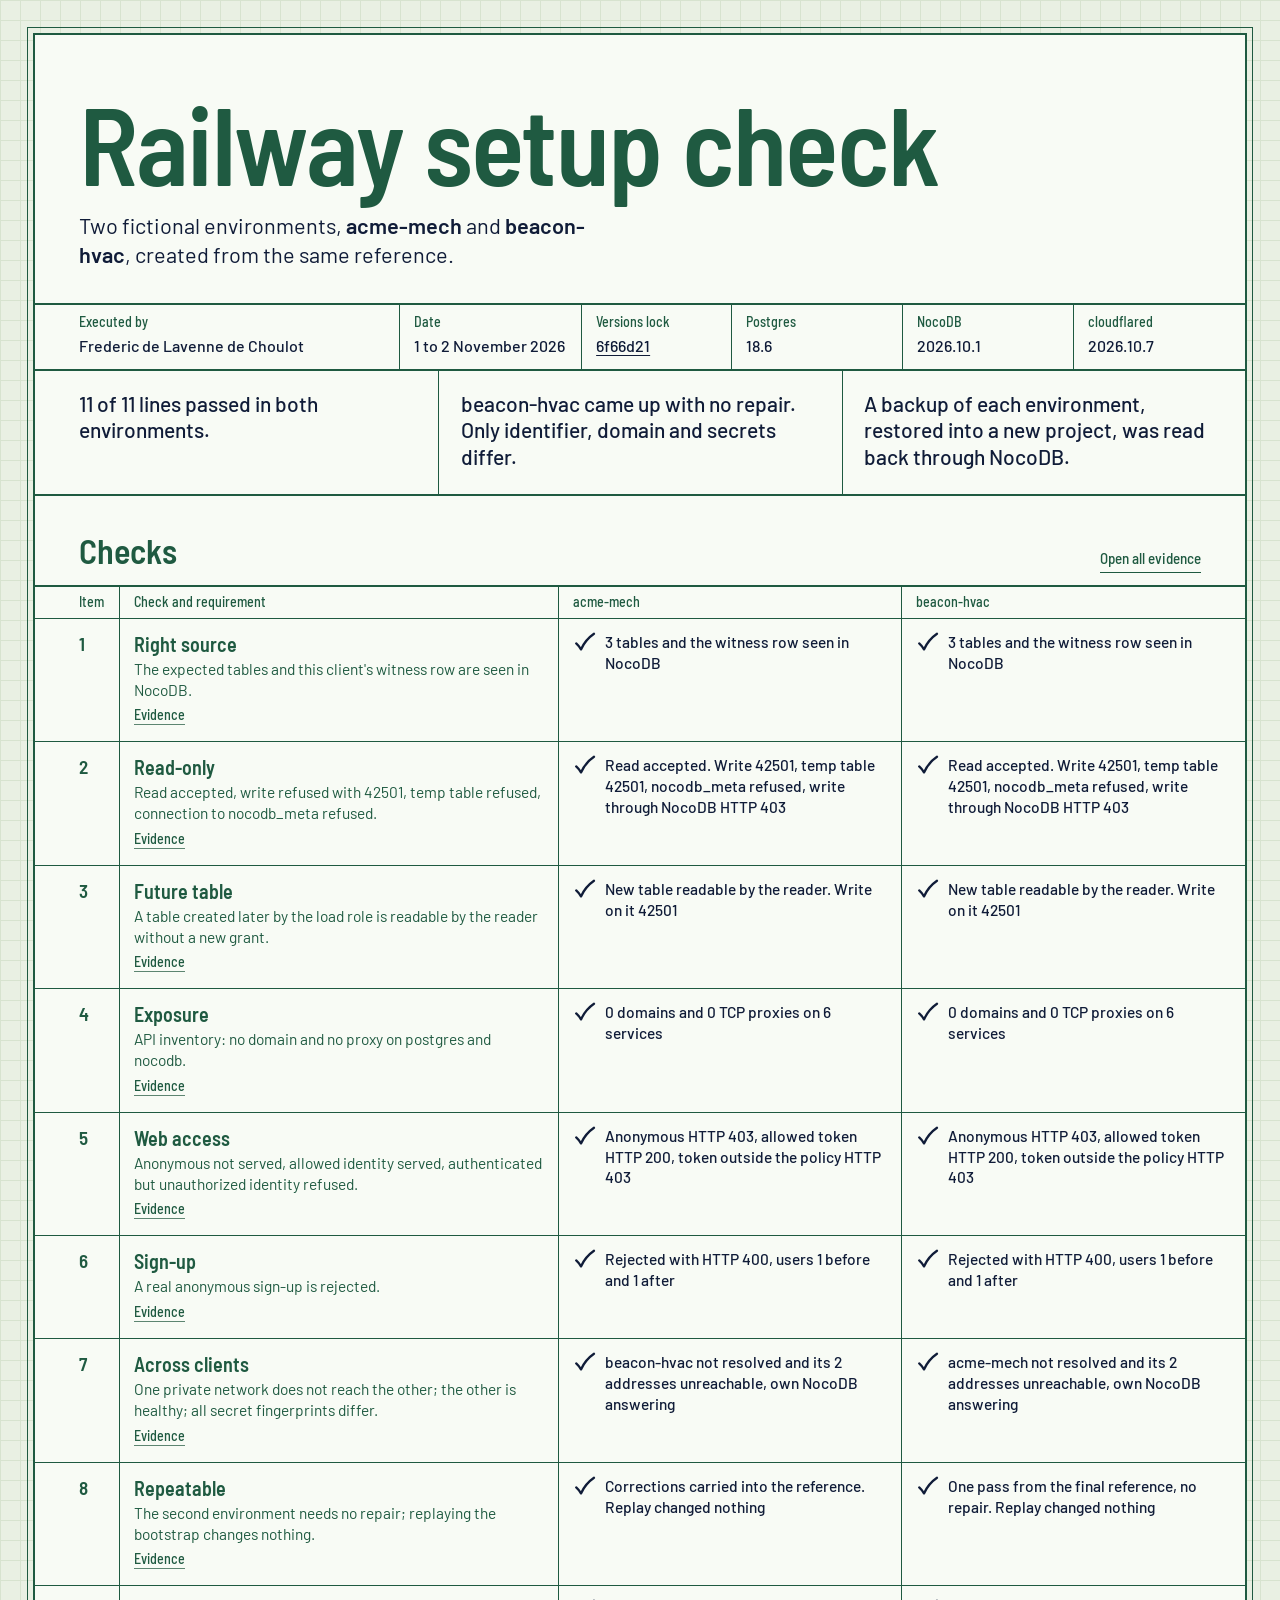
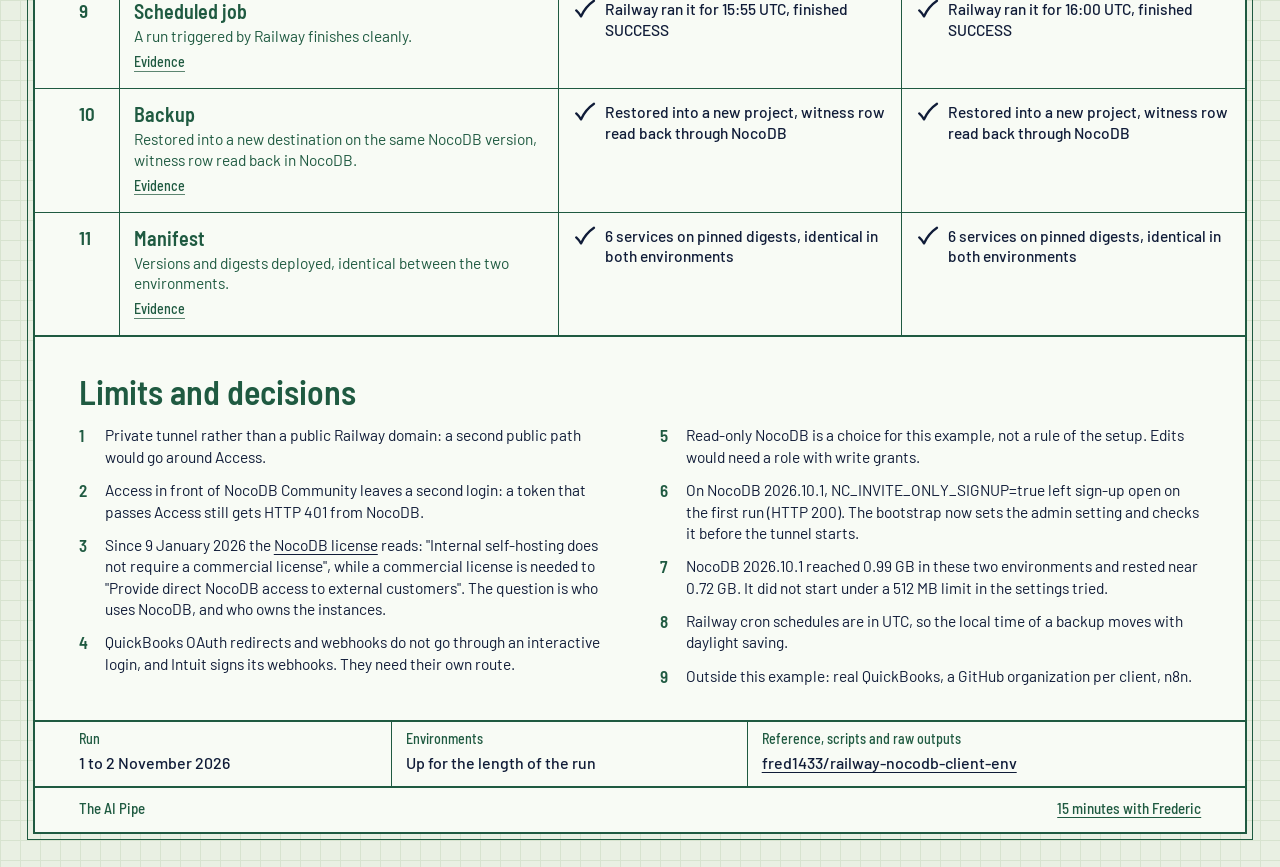
==== page/site/index.html @ bdcd5335 "Run complete: beacon-hvac stood up on 2026-11-02 from the final reference with no repair; replay, cr" ====
<!doctype html>
<html lang="en">
<head>
<meta charset="utf-8">
<meta name="viewport" content="width=device-width, initial-scale=1">
<meta name="robots" content="noindex, nofollow">
<title>Railway setup check</title>
<meta name="description" content="Two fictional client environments created from the same reference, checked on Railway, then removed.">
<link rel="icon" href="favicon.svg" type="image/svg+xml">
<link rel="icon" href="favicon.png" type="image/png">
<link rel="preconnect" href="https://fonts.googleapis.com">
<link rel="preconnect" href="https://fonts.gstatic.com" crossorigin>
<link href="https://fonts.googleapis.com/css2?family=Barlow:ital,wght@0,400;0,500;0,600;1,400&family=Barlow+Semi+Condensed:wght@500;600&family=IBM+Plex+Mono:wght@400&display=swap" rel="stylesheet">
<link rel="stylesheet" href="style.css">
</head>
<body>
<main class="sheet">
  <header class="title">
    <h1>Railway setup check</h1>
    <p class="scope">Two fictional environments, <b>acme-mech</b> and <b>beacon-hvac</b>, created from the same reference.</p>
  </header>

  <dl class="fields">
    <div><dt>Executed by</dt><dd>Frederic de Lavenne de Choulot</dd></div>
    <div><dt>Date</dt><dd>1 to 2 November 2026</dd></div>
    <div><dt>Versions lock</dt><dd><a href="https://github.com/fred1433/railway-nocodb-client-env/tree/6f66d21">6f66d21</a></dd></div>
    <div><dt>Postgres</dt><dd>18.6</dd></div>
    <div><dt>NocoDB</dt><dd>2026.10.1</dd></div>
    <div><dt>cloudflared</dt><dd>2026.10.7</dd></div>
  </dl>

  <section class="findings" aria-label="Results">
    <p class="finding">11 of 11 lines passed in both environments.</p>
    <p class="finding">beacon-hvac came up with no repair. Only identifier, domain and secrets differ.</p>
    <p class="finding">A backup of each environment, restored into a new project, was read back through NocoDB.</p>
  </section>

  <section class="checks" aria-label="Checks">
    <div class="checks-head">
      <h2>Checks</h2>
      <button type="button" id="toggle-all" aria-pressed="false">Open all evidence</button>
    </div>
    <div class="row-head" aria-hidden="true">
      <span>Item</span><span>Check and requirement</span><span>acme-mech</span><span>beacon-hvac</span>
    </div>
    <details class="row">
      <summary>
        <span class="num">1</span>
        <span class="what"><h3>Right source</h3><p>The expected tables and this client&#x27;s witness row are seen in NocoDB.</p><span class="open">Evidence</span></span>
        <span class="cell cell-a"><svg viewBox="0 0 24 22" aria-hidden="true"><path d="M3.2 12.4c1.7 1.5 3.3 3.4 4.8 6 3-6.6 7.3-11.7 13-15.6" fill="none" stroke="currentColor" stroke-width="2.3" stroke-linecap="round" stroke-linejoin="round"/></svg><span><span class="client-tag">acme-mech</span>3 tables and the witness row seen in NocoDB</span></span>
        <span class="cell cell-b"><svg viewBox="0 0 24 22" aria-hidden="true"><path d="M3.2 12.4c1.7 1.5 3.3 3.4 4.8 6 3-6.6 7.3-11.7 13-15.6" fill="none" stroke="currentColor" stroke-width="2.3" stroke-linecap="round" stroke-linejoin="round"/></svg><span><span class="client-tag">beacon-hvac</span>3 tables and the witness row seen in NocoDB</span></span>
      </summary>
      <div class="evidence">
        <div class="ev-col"><h4>acme-mech</h4><div class="ev"><div class="req">[&quot;accounts&quot;, &quot;client_marker&quot;, &quot;monthly_close&quot;]</div><div class="obs">[&quot;accounts&quot;, &quot;client_marker&quot;, &quot;monthly_close&quot;]</div><code>GET /api/v2/meta/bases/{base}/tables</code></div><div class="ev"><div class="req">acme-mech witness row 0001</div><div class="obs">acme-mech witness row 0001</div><code>GET /api/v2/tables/{client_marker}/records</code></div></div>
        <div class="ev-col"><h4>beacon-hvac</h4><div class="ev"><div class="req">[&quot;accounts&quot;, &quot;client_marker&quot;, &quot;monthly_close&quot;]</div><div class="obs">[&quot;accounts&quot;, &quot;client_marker&quot;, &quot;monthly_close&quot;]</div><code>GET /api/v2/meta/bases/{base}/tables</code></div><div class="ev"><div class="req">beacon-hvac witness row 0001</div><div class="obs">beacon-hvac witness row 0001</div><code>GET /api/v2/tables/{client_marker}/records</code></div></div>
      </div>
    </details>
<details class="row">
      <summary>
        <span class="num">2</span>
        <span class="what"><h3>Read-only</h3><p>Read accepted, write refused with 42501, temp table refused, connection to nocodb_meta refused.</p><span class="open">Evidence</span></span>
        <span class="cell cell-a"><svg viewBox="0 0 24 22" aria-hidden="true"><path d="M3.2 12.4c1.7 1.5 3.3 3.4 4.8 6 3-6.6 7.3-11.7 13-15.6" fill="none" stroke="currentColor" stroke-width="2.3" stroke-linecap="round" stroke-linejoin="round"/></svg><span><span class="client-tag">acme-mech</span>Read accepted. Write 42501, temp table 42501, nocodb_meta refused, write through NocoDB HTTP 403</span></span>
        <span class="cell cell-b"><svg viewBox="0 0 24 22" aria-hidden="true"><path d="M3.2 12.4c1.7 1.5 3.3 3.4 4.8 6 3-6.6 7.3-11.7 13-15.6" fill="none" stroke="currentColor" stroke-width="2.3" stroke-linecap="round" stroke-linejoin="round"/></svg><span><span class="client-tag">beacon-hvac</span>Read accepted. Write 42501, temp table 42501, nocodb_meta refused, write through NocoDB HTTP 403</span></span>
      </summary>
      <div class="evidence">
        <div class="ev-col"><h4>acme-mech</h4><div class="ev"><div class="req">acme-mech witness row 0001</div><div class="obs">acme-mech witness row 0001</div><code>SELECT marker FROM client_marker</code></div><div class="ev"><div class="req">42501</div><div class="obs">42501 permission denied for table accounts</div><code>INSERT INTO accounts</code></div><div class="ev"><div class="req">42501</div><div class="obs">42501 permission denied to create temporary tables in database &quot;client_data&quot;</div><code>CREATE TEMP TABLE</code></div><div class="ev"><div class="req">connection refused by the server</div><div class="obs">FATAL:  permission denied for database &quot;nocodb_meta&quot;</div><code>connect as nocodb_reader to nocodb_meta</code></div><div class="ev"><div class="req">write through NocoDB refused</div><div class="obs">HTTP 403 {&#x27;error&#x27;: &#x27;ERR_FORBIDDEN&#x27;, &#x27;message&#x27;: &quot;Forbidden - Source &#x27;client_data_ro&#x27; is read-only&quot;}</div><code>POST /api/v2/tables/{accounts}/records</code></div></div>
        <div class="ev-col"><h4>beacon-hvac</h4><div class="ev"><div class="req">beacon-hvac witness row 0001</div><div class="obs">beacon-hvac witness row 0001</div><code>SELECT marker FROM client_marker</code></div><div class="ev"><div class="req">42501</div><div class="obs">42501 permission denied for table accounts</div><code>INSERT INTO accounts</code></div><div class="ev"><div class="req">42501</div><div class="obs">42501 permission denied to create temporary tables in database &quot;client_data&quot;</div><code>CREATE TEMP TABLE</code></div><div class="ev"><div class="req">connection refused by the server</div><div class="obs">FATAL:  permission denied for database &quot;nocodb_meta&quot;</div><code>connect as nocodb_reader to nocodb_meta</code></div><div class="ev"><div class="req">write through NocoDB refused</div><div class="obs">HTTP 403 {&#x27;error&#x27;: &#x27;ERR_FORBIDDEN&#x27;, &#x27;message&#x27;: &quot;Forbidden - Source &#x27;client_data_ro&#x27; is read-only&quot;}</div><code>POST /api/v2/tables/{accounts}/records</code></div></div>
      </div>
    </details>
<details class="row">
      <summary>
        <span class="num">3</span>
        <span class="what"><h3>Future table</h3><p>A table created later by the load role is readable by the reader without a new grant.</p><span class="open">Evidence</span></span>
        <span class="cell cell-a"><svg viewBox="0 0 24 22" aria-hidden="true"><path d="M3.2 12.4c1.7 1.5 3.3 3.4 4.8 6 3-6.6 7.3-11.7 13-15.6" fill="none" stroke="currentColor" stroke-width="2.3" stroke-linecap="round" stroke-linejoin="round"/></svg><span><span class="client-tag">acme-mech</span>New table readable by the reader. Write on it 42501</span></span>
        <span class="cell cell-b"><svg viewBox="0 0 24 22" aria-hidden="true"><path d="M3.2 12.4c1.7 1.5 3.3 3.4 4.8 6 3-6.6 7.3-11.7 13-15.6" fill="none" stroke="currentColor" stroke-width="2.3" stroke-linecap="round" stroke-linejoin="round"/></svg><span><span class="client-tag">beacon-hvac</span>New table readable by the reader. Write on it 42501</span></span>
      </summary>
      <div class="evidence">
        <div class="ev-col"><h4>acme-mech</h4><div class="ev"><div class="req">row readable by the reader</div><div class="obs">created after the grants</div><code>client_loader: CREATE TABLE; nocodb_reader: SELECT</code></div><div class="ev"><div class="req">42501</div><div class="obs">42501 permission denied for table future_probe_1793634574</div><code>nocodb_reader: INSERT on the new table</code></div></div>
        <div class="ev-col"><h4>beacon-hvac</h4><div class="ev"><div class="req">row readable by the reader</div><div class="obs">created after the grants</div><code>client_loader: CREATE TABLE; nocodb_reader: SELECT</code></div><div class="ev"><div class="req">42501</div><div class="obs">42501 permission denied for table future_probe_1793634596</div><code>nocodb_reader: INSERT on the new table</code></div></div>
      </div>
    </details>
<details class="row">
      <summary>
        <span class="num">4</span>
        <span class="what"><h3>Exposure</h3><p>API inventory: no domain and no proxy on postgres and nocodb.</p><span class="open">Evidence</span></span>
        <span class="cell cell-a"><svg viewBox="0 0 24 22" aria-hidden="true"><path d="M3.2 12.4c1.7 1.5 3.3 3.4 4.8 6 3-6.6 7.3-11.7 13-15.6" fill="none" stroke="currentColor" stroke-width="2.3" stroke-linecap="round" stroke-linejoin="round"/></svg><span><span class="client-tag">acme-mech</span>0 domains and 0 TCP proxies on 6 services</span></span>
        <span class="cell cell-b"><svg viewBox="0 0 24 22" aria-hidden="true"><path d="M3.2 12.4c1.7 1.5 3.3 3.4 4.8 6 3-6.6 7.3-11.7 13-15.6" fill="none" stroke="currentColor" stroke-width="2.3" stroke-linecap="round" stroke-linejoin="round"/></svg><span><span class="client-tag">beacon-hvac</span>0 domains and 0 TCP proxies on 6 services</span></span>
      </summary>
      <div class="evidence">
        <div class="ev-col"><h4>acme-mech</h4><div class="ev"><div class="req">no domain and no proxy on postgres and nocodb</div><div class="obs">read from the Railway API at 2026-11-02T16:04:50Z</div><code>GraphQL: domains and tcpProxies, per service</code><pre>backup: 0 domains, 0 TCP proxies
bootstrap: 0 domains, 0 TCP proxies
checks: 0 domains, 0 TCP proxies
cloudflared: 0 domains, 0 TCP proxies
nocodb: 0 domains, 0 TCP proxies
postgres: 0 domains, 0 TCP proxies</pre></div></div>
        <div class="ev-col"><h4>beacon-hvac</h4><div class="ev"><div class="req">no domain and no proxy on postgres and nocodb</div><div class="obs">read from the Railway API at 2026-11-02T16:04:50Z</div><code>GraphQL: domains and tcpProxies, per service</code><pre>backup: 0 domains, 0 TCP proxies
bootstrap: 0 domains, 0 TCP proxies
checks: 0 domains, 0 TCP proxies
cloudflared: 0 domains, 0 TCP proxies
nocodb: 0 domains, 0 TCP proxies
postgres: 0 domains, 0 TCP proxies</pre></div></div>
      </div>
    </details>
<details class="row">
      <summary>
        <span class="num">5</span>
        <span class="what"><h3>Web access</h3><p>Anonymous not served, allowed identity served, authenticated but unauthorized identity refused.</p><span class="open">Evidence</span></span>
        <span class="cell cell-a"><svg viewBox="0 0 24 22" aria-hidden="true"><path d="M3.2 12.4c1.7 1.5 3.3 3.4 4.8 6 3-6.6 7.3-11.7 13-15.6" fill="none" stroke="currentColor" stroke-width="2.3" stroke-linecap="round" stroke-linejoin="round"/></svg><span><span class="client-tag">acme-mech</span>Anonymous HTTP 403, allowed token HTTP 200, token outside the policy HTTP 403</span></span>
        <span class="cell cell-b"><svg viewBox="0 0 24 22" aria-hidden="true"><path d="M3.2 12.4c1.7 1.5 3.3 3.4 4.8 6 3-6.6 7.3-11.7 13-15.6" fill="none" stroke="currentColor" stroke-width="2.3" stroke-linecap="round" stroke-linejoin="round"/></svg><span><span class="client-tag">beacon-hvac</span>Anonymous HTTP 403, allowed token HTTP 200, token outside the policy HTTP 403</span></span>
      </summary>
      <div class="evidence">
        <div class="ev-col"><h4>acme-mech</h4><div class="ev"><div class="req">not served by NocoDB</div><div class="obs">HTTP 403, Location host None</div><code>GET https://railway-check-a.theaipipe.com/api/v1/health</code></div><div class="ev"><div class="req">served by NocoDB (HTTP 200)</div><div class="obs">HTTP 200 {&quot;message&quot;:&quot;OK&quot;,&quot;timestamp&quot;:1793634645998,&quot;uptime&quot;:146.343019979}</div><code>same request with the allowed service token</code></div><div class="ev"><div class="req">refused: valid token, not in the policy</div><div class="obs">HTTP 403, Location host None</div><code>same request with a valid token outside the policy</code></div></div>
        <div class="ev-col"><h4>beacon-hvac</h4><div class="ev"><div class="req">not served by NocoDB</div><div class="obs">HTTP 403, Location host None</div><code>GET https://railway-check-b.theaipipe.com/api/v1/health</code></div><div class="ev"><div class="req">served by NocoDB (HTTP 200)</div><div class="obs">HTTP 200 {&quot;message&quot;:&quot;OK&quot;,&quot;timestamp&quot;:1793634648920,&quot;uptime&quot;:243.43089778}</div><code>same request with the allowed service token</code></div><div class="ev"><div class="req">refused: valid token, not in the policy</div><div class="obs">HTTP 403, Location host None</div><code>same request with a valid token outside the policy</code></div></div>
      </div>
    </details>
<details class="row">
      <summary>
        <span class="num">6</span>
        <span class="what"><h3>Sign-up</h3><p>A real anonymous sign-up is rejected.</p><span class="open">Evidence</span></span>
        <span class="cell cell-a"><svg viewBox="0 0 24 22" aria-hidden="true"><path d="M3.2 12.4c1.7 1.5 3.3 3.4 4.8 6 3-6.6 7.3-11.7 13-15.6" fill="none" stroke="currentColor" stroke-width="2.3" stroke-linecap="round" stroke-linejoin="round"/></svg><span><span class="client-tag">acme-mech</span>Rejected with HTTP 400, users 1 before and 1 after</span></span>
        <span class="cell cell-b"><svg viewBox="0 0 24 22" aria-hidden="true"><path d="M3.2 12.4c1.7 1.5 3.3 3.4 4.8 6 3-6.6 7.3-11.7 13-15.6" fill="none" stroke="currentColor" stroke-width="2.3" stroke-linecap="round" stroke-linejoin="round"/></svg><span><span class="client-tag">beacon-hvac</span>Rejected with HTTP 400, users 1 before and 1 after</span></span>
      </summary>
      <div class="evidence">
        <div class="ev-col"><h4>acme-mech</h4><div class="ev"><div class="req">admin sign-in answers 200</div><div class="obs">HTTP 200</div><code>POST /api/v1/auth/user/signin (admin)</code></div><div class="ev"><div class="req">anonymous sign-up rejected, user count unchanged</div><div class="obs">HTTP 400 Not allowed to signup, contact super admin. If y; users 1 -&gt; 1</div><code>POST /api/v1/auth/user/signup</code></div></div>
        <div class="ev-col"><h4>beacon-hvac</h4><div class="ev"><div class="req">admin sign-in answers 200</div><div class="obs">HTTP 200</div><code>POST /api/v1/auth/user/signin (admin)</code></div><div class="ev"><div class="req">anonymous sign-up rejected, user count unchanged</div><div class="obs">HTTP 400 Not allowed to signup, contact super admin. If y; users 1 -&gt; 1</div><code>POST /api/v1/auth/user/signup</code></div></div>
      </div>
    </details>
<details class="row">
      <summary>
        <span class="num">7</span>
        <span class="what"><h3>Across clients</h3><p>One private network does not reach the other; the other is healthy; all secret fingerprints differ.</p><span class="open">Evidence</span></span>
        <span class="cell cell-a"><svg viewBox="0 0 24 22" aria-hidden="true"><path d="M3.2 12.4c1.7 1.5 3.3 3.4 4.8 6 3-6.6 7.3-11.7 13-15.6" fill="none" stroke="currentColor" stroke-width="2.3" stroke-linecap="round" stroke-linejoin="round"/></svg><span><span class="client-tag">acme-mech</span>beacon-hvac not resolved and its 2 addresses unreachable, own NocoDB answering</span></span>
        <span class="cell cell-b"><svg viewBox="0 0 24 22" aria-hidden="true"><path d="M3.2 12.4c1.7 1.5 3.3 3.4 4.8 6 3-6.6 7.3-11.7 13-15.6" fill="none" stroke="currentColor" stroke-width="2.3" stroke-linecap="round" stroke-linejoin="round"/></svg><span><span class="client-tag">beacon-hvac</span>acme-mech not resolved and its 2 addresses unreachable, own NocoDB answering</span></span>
      </summary>
      <div class="evidence">
        <div class="ev-col"><h4>acme-mech</h4><div class="ev"><div class="req">own private host resolves and answers</div><div class="obs">{&quot;addrs&quot;: [&quot;10.139.159.228&quot;, &quot;fd12:aa30:b056:1:d000:143:f20b:9fe4&quot;], &quot;tcp_8080&quot;: &quot;connected&quot;}</div><code>getaddrinfo nocodb-acme-mech.railway.internal; connect :8080</code></div><div class="ev"><div class="req">peer private host does not resolve</div><div class="obs">[Errno -2] Name or service not known</div><code>getaddrinfo nocodb-beacon-hvac.railway.internal</code></div><div class="ev"><div class="req">peer private address not reachable</div><div class="obs">10.246.62.147: TimeoutError: timed out</div><code>connect 10.246.62.147:8080</code></div><div class="ev"><div class="req">peer private address not reachable</div><div class="obs">fd12:994f:2828:1:d000:92:d3f6:3e93: OSError: [Errno 101] Network is unreachable</div><code>connect fd12:994f:2828:1:d000:92:d3f6:3e93:8080</code></div><div class="ev"><div class="req">all secret fingerprints differ</div><div class="obs">22 distinct of 22, 0 shared between clients</div><code>sha256(run id + value), first 12 hex characters</code><pre>BACKUP_PASSWORD: 2032785b3291
BACKUP_SINK_TOKEN: c6514b4d168e
LOADER_PASSWORD: 588d685cc464
NC_ADMIN_PASSWORD: f73035027f39
NC_AUTH_JWT_SECRET: 047730e74e4a
NC_CONNECTION_ENCRYPT_KEY: bcbbe600d099
NC_DB: 8212c9f5e4fc
NC_META_PASSWORD: 043081556952
NC_READER_PASSWORD: 389d72ba227d
POSTGRES_PASSWORD: 051a1315742f
TUNNEL_TOKEN: df0500f852d4</pre></div></div>
        <div class="ev-col"><h4>beacon-hvac</h4><div class="ev"><div class="req">own private host resolves and answers</div><div class="obs">{&quot;addrs&quot;: [&quot;10.246.62.147&quot;, &quot;fd12:994f:2828:1:d000:92:d3f6:3e93&quot;], &quot;tcp_8080&quot;: &quot;connected&quot;}</div><code>getaddrinfo nocodb-beacon-hvac.railway.internal; connect :8080</code></div><div class="ev"><div class="req">peer private host does not resolve</div><div class="obs">[Errno -2] Name or service not known</div><code>getaddrinfo nocodb-acme-mech.railway.internal</code></div><div class="ev"><div class="req">peer private address not reachable</div><div class="obs">10.139.159.228: TimeoutError: timed out</div><code>connect 10.139.159.228:8080</code></div><div class="ev"><div class="req">peer private address not reachable</div><div class="obs">fd12:aa30:b056:1:d000:143:f20b:9fe4: OSError: [Errno 101] Network is unreachable</div><code>connect fd12:aa30:b056:1:d000:143:f20b:9fe4:8080</code></div><div class="ev"><div class="req">all secret fingerprints differ</div><div class="obs">22 distinct of 22, 0 shared between clients</div><code>sha256(run id + value), first 12 hex characters</code><pre>BACKUP_PASSWORD: 10520e5aba4e
BACKUP_SINK_TOKEN: e9ace5274ed8
LOADER_PASSWORD: 03280fcb08ed
NC_ADMIN_PASSWORD: 07324d173e39
NC_AUTH_JWT_SECRET: 991b75ad2cd3
NC_CONNECTION_ENCRYPT_KEY: 07560ba4c91a
NC_DB: 463c9d46819d
NC_META_PASSWORD: 6add21602252
NC_READER_PASSWORD: 2b6de3ed1593
POSTGRES_PASSWORD: 0d161ba17255
TUNNEL_TOKEN: 2e78a5438ded</pre></div></div>
      </div>
    </details>
<details class="row">
      <summary>
        <span class="num">8</span>
        <span class="what"><h3>Repeatable</h3><p>The second environment needs no repair; replaying the bootstrap changes nothing.</p><span class="open">Evidence</span></span>
        <span class="cell cell-a"><svg viewBox="0 0 24 22" aria-hidden="true"><path d="M3.2 12.4c1.7 1.5 3.3 3.4 4.8 6 3-6.6 7.3-11.7 13-15.6" fill="none" stroke="currentColor" stroke-width="2.3" stroke-linecap="round" stroke-linejoin="round"/></svg><span><span class="client-tag">acme-mech</span>Corrections carried into the reference. Replay changed nothing</span></span>
        <span class="cell cell-b"><svg viewBox="0 0 24 22" aria-hidden="true"><path d="M3.2 12.4c1.7 1.5 3.3 3.4 4.8 6 3-6.6 7.3-11.7 13-15.6" fill="none" stroke="currentColor" stroke-width="2.3" stroke-linecap="round" stroke-linejoin="round"/></svg><span><span class="client-tag">beacon-hvac</span>One pass from the final reference, no repair. Replay changed nothing</span></span>
      </summary>
      <div class="evidence">
        <div class="ev-col"><h4>acme-mech</h4><div class="ev"><div class="req">bootstrap replayed: no duplicate, no reset</div><div class="obs">state digest before 6133aaed332a5d24, after 6133aaed332a5d24, created on replay: 0</div><code>redeploy the bootstrap service</code></div></div>
        <div class="ev-col"><h4>beacon-hvac</h4><div class="ev"><div class="req">stood up from the final reference, no repair</div><div class="obs">exit code 0 from an empty project, commit 1bc94a8</div><code>python3 provision/provision.py up beacon-hvac</code></div><div class="ev"><div class="req">earlier attempt, on a previous commit</div><div class="obs">stopped at 2026-11-01T15:38:16Z by Railway: You&#x27;ve hit the service creation limit for new accounts (25 services per day).</div><code>Railway account limit. Before the next attempt the reference was corrected: project lookup by workspace, database grants after a restore.</code></div><div class="ev"><div class="req">only identifier, domain and secrets differ</div><div class="obs">0 differences left once those are masked</div><code>normalized service settings and variables compared</code></div><div class="ev"><div class="req">bootstrap replayed: no duplicate, no reset</div><div class="obs">state digest before d17a377294161701, after d17a377294161701, created on replay: 0</div><code>redeploy the bootstrap service</code></div></div>
      </div>
    </details>
<details class="row">
      <summary>
        <span class="num">9</span>
        <span class="what"><h3>Scheduled job</h3><p>A run triggered by Railway finishes cleanly.</p><span class="open">Evidence</span></span>
        <span class="cell cell-a"><svg viewBox="0 0 24 22" aria-hidden="true"><path d="M3.2 12.4c1.7 1.5 3.3 3.4 4.8 6 3-6.6 7.3-11.7 13-15.6" fill="none" stroke="currentColor" stroke-width="2.3" stroke-linecap="round" stroke-linejoin="round"/></svg><span><span class="client-tag">acme-mech</span>Railway ran it for 15:55 UTC, finished SUCCESS</span></span>
        <span class="cell cell-b"><svg viewBox="0 0 24 22" aria-hidden="true"><path d="M3.2 12.4c1.7 1.5 3.3 3.4 4.8 6 3-6.6 7.3-11.7 13-15.6" fill="none" stroke="currentColor" stroke-width="2.3" stroke-linecap="round" stroke-linejoin="round"/></svg><span><span class="client-tag">beacon-hvac</span>Railway ran it for 16:00 UTC, finished SUCCESS</span></span>
      </summary>
      <div class="evidence">
        <div class="ev-col"><h4>acme-mech</h4><div class="ev"><div class="req">run triggered by Railway, clean finish</div><div class="obs">scheduled for 2026-11-02T15:55:00.000Z, container started 2026-11-02T15:55:17.552785647Z, deployment SUCCESS</div><code>cron */5 * * * * for the test, back to 17 8 * * * UTC afterwards</code><pre>{
 &quot;age_header&quot;: &quot;age-encryption.org/v1&quot;,
 &quot;dumps&quot;: {
  &quot;client_data&quot;: 5311,
  &quot;nocodb_meta&quot;: 545069
 },
 &quot;encrypted_bytes&quot;: 563528,
 &quot;job&quot;: &quot;backup&quot;,
 &quot;key&quot;: &quot;acme-mech/20261102T155517Z.tar.age&quot;,
 &quot;ok&quot;: true,
 &quot;pg_dump&quot;: &quot;pg_dump (PostgreSQL) 18.6 (Debian 18.6-1.pgdg13+2)&quot;,
 &quot;sha256&quot;: &quot;0d003dd540b13694ad3c45c85e545bb65a50b2a1f8a0517b24f31c9aed436f80&quot;
}</pre></div></div>
        <div class="ev-col"><h4>beacon-hvac</h4><div class="ev"><div class="req">run triggered by Railway, clean finish</div><div class="obs">scheduled for 2026-11-02T16:00:00.000Z, container started 2026-11-02T16:01:01.482944409Z, deployment SUCCESS</div><code>cron */5 * * * * for the test, back to 17 8 * * * UTC afterwards</code><pre>{
 &quot;age_header&quot;: &quot;age-encryption.org/v1&quot;,
 &quot;dumps&quot;: {
  &quot;client_data&quot;: 5314,
  &quot;nocodb_meta&quot;: 545020
 },
 &quot;encrypted_bytes&quot;: 563528,
 &quot;job&quot;: &quot;backup&quot;,
 &quot;key&quot;: &quot;beacon-hvac/20261102T160100Z.tar.age&quot;,
 &quot;ok&quot;: true,
 &quot;pg_dump&quot;: &quot;pg_dump (PostgreSQL) 18.6 (Debian 18.6-1.pgdg13+2)&quot;,
 &quot;sha256&quot;: &quot;c656d1d46787e362abc1aec617c335f4364a2a8108a454e57c7c3b42efaeb464&quot;
}</pre></div></div>
      </div>
    </details>
<details class="row">
      <summary>
        <span class="num">10</span>
        <span class="what"><h3>Backup</h3><p>Restored into a new destination on the same NocoDB version, witness row read back in NocoDB.</p><span class="open">Evidence</span></span>
        <span class="cell cell-a"><svg viewBox="0 0 24 22" aria-hidden="true"><path d="M3.2 12.4c1.7 1.5 3.3 3.4 4.8 6 3-6.6 7.3-11.7 13-15.6" fill="none" stroke="currentColor" stroke-width="2.3" stroke-linecap="round" stroke-linejoin="round"/></svg><span><span class="client-tag">acme-mech</span>Restored into a new project, witness row read back through NocoDB</span></span>
        <span class="cell cell-b"><svg viewBox="0 0 24 22" aria-hidden="true"><path d="M3.2 12.4c1.7 1.5 3.3 3.4 4.8 6 3-6.6 7.3-11.7 13-15.6" fill="none" stroke="currentColor" stroke-width="2.3" stroke-linecap="round" stroke-linejoin="round"/></svg><span><span class="client-tag">beacon-hvac</span>Restored into a new project, witness row read back through NocoDB</span></span>
      </summary>
      <div class="evidence">
        <div class="ev-col"><h4>acme-mech</h4><div class="ev"><div class="req">encrypted, stored off Railway</div><div class="obs">HTTP 200, checksum match True, age header True, plain witness text in the object False</div><code>GET the object with the read token</code></div><div class="ev"><div class="req">environment can add a backup, not read or replace one</div><div class="obs">read with its token HTTP 403, replace HTTP 409</div><code>same object, write token</code></div><div class="ev"><div class="req">witness row read through the restored NocoDB</div><div class="obs">acme-mech witness row 0001, NocoDB 2026.10.1</div><code>new project acme-mech-restore, same image digests</code><pre>{
 &quot;backup_stamp&quot;: &quot;20261102T155517Z&quot;,
 &quot;job&quot;: &quot;restore&quot;,
 &quot;key&quot;: &quot;acme-mech/20261102T155517Z.tar.age&quot;,
 &quot;marker_sql&quot;: &quot;acme-mech witness row 0001&quot;,
 &quot;ok&quot;: true
}</pre></div></div>
        <div class="ev-col"><h4>beacon-hvac</h4><div class="ev"><div class="req">encrypted, stored off Railway</div><div class="obs">HTTP 200, checksum match True, age header True, plain witness text in the object False</div><code>GET the object with the read token</code></div><div class="ev"><div class="req">environment can add a backup, not read or replace one</div><div class="obs">read with its token HTTP 403, replace HTTP 409</div><code>same object, write token</code></div><div class="ev"><div class="req">witness row read through the restored NocoDB</div><div class="obs">beacon-hvac witness row 0001, NocoDB 2026.10.1</div><code>new project beacon-hvac-restore, same image digests</code><pre>{
 &quot;backup_stamp&quot;: &quot;20261102T160100Z&quot;,
 &quot;job&quot;: &quot;restore&quot;,
 &quot;key&quot;: &quot;beacon-hvac/20261102T160100Z.tar.age&quot;,
 &quot;marker_sql&quot;: &quot;beacon-hvac witness row 0001&quot;,
 &quot;ok&quot;: true
}</pre></div></div>
      </div>
    </details>
<details class="row">
      <summary>
        <span class="num">11</span>
        <span class="what"><h3>Manifest</h3><p>Versions and digests deployed, identical between the two environments.</p><span class="open">Evidence</span></span>
        <span class="cell cell-a"><svg viewBox="0 0 24 22" aria-hidden="true"><path d="M3.2 12.4c1.7 1.5 3.3 3.4 4.8 6 3-6.6 7.3-11.7 13-15.6" fill="none" stroke="currentColor" stroke-width="2.3" stroke-linecap="round" stroke-linejoin="round"/></svg><span><span class="client-tag">acme-mech</span>6 services on pinned digests, identical in both environments</span></span>
        <span class="cell cell-b"><svg viewBox="0 0 24 22" aria-hidden="true"><path d="M3.2 12.4c1.7 1.5 3.3 3.4 4.8 6 3-6.6 7.3-11.7 13-15.6" fill="none" stroke="currentColor" stroke-width="2.3" stroke-linecap="round" stroke-linejoin="round"/></svg><span><span class="client-tag">beacon-hvac</span>6 services on pinned digests, identical in both environments</span></span>
      </summary>
      <div class="evidence">
        <div class="ev-col"><h4>acme-mech</h4><div class="ev"><div class="req">versions and digests deployed, identical between A and B</div><div class="obs">identical True, matches versions.lock.json True</div><code>deployment.meta.imageDigest, per service</code><pre>backup: ghcr.io/fred1433/railway-nocodb-client-env/ops
  deployed sha256:4b0b6301508a0993900229fcc4a7b0393f3d80c257c37977c97d1db61cf666f2
bootstrap: ghcr.io/fred1433/railway-nocodb-client-env/ops
  deployed sha256:4b0b6301508a0993900229fcc4a7b0393f3d80c257c37977c97d1db61cf666f2
checks: ghcr.io/fred1433/railway-nocodb-client-env/ops
  deployed sha256:4b0b6301508a0993900229fcc4a7b0393f3d80c257c37977c97d1db61cf666f2
cloudflared: cloudflare/cloudflared:2026.10.7
  deployed sha256:4955524aeaa379e154023d5a027c250f7b35041a2e7e950cf13f144bc9b9c5ba
nocodb: nocodb/nocodb:2026.10.1
  deployed sha256:8c2dd06896d95e750d55010e529972c22c1ee73b22dce321b1d2de2e7d5cd6ae
postgres: postgres:18.6
  deployed sha256:3a4264520e121176619f54ff867d12774bc81e95e7b84db58d63bccdb6144b81</pre></div><div class="ev"><div class="req">version reported by the running server</div><div class="obs">18.6 (Debian 18.6-1.pgdg13+2)</div><code>SHOW server_version</code></div><div class="ev"><div class="req">version reported by the running service</div><div class="obs">2026.10.1</div><code>GET /api/v1/version</code></div></div>
        <div class="ev-col"><h4>beacon-hvac</h4><div class="ev"><div class="req">versions and digests deployed, identical between A and B</div><div class="obs">identical True, matches versions.lock.json True</div><code>deployment.meta.imageDigest, per service</code><pre>backup: ghcr.io/fred1433/railway-nocodb-client-env/ops
  deployed sha256:4b0b6301508a0993900229fcc4a7b0393f3d80c257c37977c97d1db61cf666f2
bootstrap: ghcr.io/fred1433/railway-nocodb-client-env/ops
  deployed sha256:4b0b6301508a0993900229fcc4a7b0393f3d80c257c37977c97d1db61cf666f2
checks: ghcr.io/fred1433/railway-nocodb-client-env/ops
  deployed sha256:4b0b6301508a0993900229fcc4a7b0393f3d80c257c37977c97d1db61cf666f2
cloudflared: cloudflare/cloudflared:2026.10.7
  deployed sha256:4955524aeaa379e154023d5a027c250f7b35041a2e7e950cf13f144bc9b9c5ba
nocodb: nocodb/nocodb:2026.10.1
  deployed sha256:8c2dd06896d95e750d55010e529972c22c1ee73b22dce321b1d2de2e7d5cd6ae
postgres: postgres:18.6
  deployed sha256:3a4264520e121176619f54ff867d12774bc81e95e7b84db58d63bccdb6144b81</pre></div><div class="ev"><div class="req">version reported by the running server</div><div class="obs">18.6 (Debian 18.6-1.pgdg13+2)</div><code>SHOW server_version</code></div><div class="ev"><div class="req">version reported by the running service</div><div class="obs">2026.10.1</div><code>GET /api/v1/version</code></div></div>
      </div>
    </details>
  </section>

  <section class="notes" aria-labelledby="notes-h">
    <h2 id="notes-h">Limits and decisions</h2>
    <ol>
      <li>Private tunnel rather than a public Railway domain: a second public path would go around Access.</li>
      <li>Access in front of NocoDB Community leaves a second login: a token that passes Access still gets HTTP 401 from NocoDB.</li>
      <li>Since 9 January 2026 the <a href="https://nocodb.com/docs/product-docs/getting-started/license">NocoDB license</a> reads: "Internal self-hosting does not require a commercial license", while a commercial license is needed to "Provide direct NocoDB access to external customers". The question is who uses NocoDB, and who owns the instances.</li>
      <li>QuickBooks OAuth redirects and webhooks do not go through an interactive login, and Intuit signs its webhooks. They need their own route.</li>
      <li>Read-only NocoDB is a choice for this example, not a rule of the setup. Edits would need a role with write grants.</li>
      <li>On NocoDB 2026.10.1, NC_INVITE_ONLY_SIGNUP=true left sign-up open on the first run (HTTP 200). The bootstrap now sets the admin setting and checks it before the tunnel starts.</li>
      <li>NocoDB 2026.10.1 reached 0.99 GB in these two environments and rested near 0.72 GB. It did not start under a 512 MB limit in the settings tried.</li>
      <li>Railway cron schedules are in UTC, so the local time of a backup moves with daylight saving.</li>
      <li>Outside this example: real QuickBooks, a GitHub organization per client, n8n.</li>
    </ol>
  </section>

  <dl class="fields closing">
    <div><dt>Run</dt><dd>1 to 2 November 2026</dd></div>
    <div><dt>Environments</dt><dd>Up for the length of the run</dd></div>
    <div><dt>Reference, scripts and raw outputs</dt><dd><a href="https://github.com/fred1433/railway-nocodb-client-env">fred1433/railway-nocodb-client-env</a></dd></div>
  </dl>

  <footer>
    <span>The AI Pipe</span>
    <a href="https://cal.theaipipe.com">15 minutes with Frederic</a>
  </footer>
</main>
<script src="page.js" defer></script>
</body>
</html>
---- page/site/style.css ----
:root {
  --paper: #e9f0e3;
  --grid: #d7e3cf;
  --sheet: #f8fbf5;
  --form: #1f5a41;
  --form-soft: #5d8571;
  --entry: #101c38;
  --fail: #a4261c;
  --gutter: clamp(16px, 3.4vw, 44px);
  color-scheme: light;
}
* { box-sizing: border-box; }
html { -webkit-text-size-adjust: 100%; }
body {
  margin: 0;
  padding: clamp(0px, 2.6vw, 36px);
  color: var(--entry);
  font: 400 16px/1.5 "Barlow", "Helvetica Neue", Arial, sans-serif;
  background-color: var(--paper);
  background-image:
    linear-gradient(var(--grid) 1px, transparent 1px),
    linear-gradient(90deg, var(--grid) 1px, transparent 1px);
  background-size: 20px 20px;
}
a { color: inherit; text-underline-offset: 3px; text-decoration-thickness: 1px; }
a:focus-visible, button:focus-visible, summary:focus-visible { outline: 2px solid var(--entry); outline-offset: 2px; }
h1, h2, p, dl, dd, ol { margin: 0; padding: 0; }

.sheet {
  max-width: 1240px;
  margin: 0 auto;
  background: var(--sheet);
  border: 2px solid var(--form);
  outline: 1px solid var(--form);
  outline-offset: 5px;
}

/* Printed part of the form: everything in --form. What was recorded: everything in --entry. */
.title { padding: clamp(28px, 4.4vw, 60px) var(--gutter) clamp(20px, 2.6vw, 34px); }
h1 {
  color: var(--form);
  font: 600 clamp(46px, 8.6vw, 118px)/.92 "Barlow Semi Condensed", "Arial Narrow", sans-serif;
  letter-spacing: -.015em;
}
.scope { margin-top: 18px; max-width: 46ch; font-size: clamp(18px, 1.7vw, 22px); line-height: 1.35; }
.scope b { font-weight: 600; }

.fields {
  display: grid;
  grid-template-columns: 1.7fr .85fr .7fr .8fr .8fr .8fr;
  border-top: 2px solid var(--form);
  border-bottom: 2px solid var(--form);
}
.fields > div { padding: 9px 14px 11px; border-left: 1px solid var(--form); min-width: 0; }
.fields > div:first-child { border-left: 0; padding-left: var(--gutter); }
dt { color: var(--form); font: 500 14px/1.2 "Barlow Semi Condensed", sans-serif; }
dd { margin-top: 3px; font-weight: 500; font-size: 16px; overflow-wrap: anywhere; }

.findings { display: grid; grid-template-columns: repeat(3, 1fr); border-bottom: 2px solid var(--form); }
.finding { padding: 20px clamp(14px, 1.7vw, 22px) 24px; border-left: 1px solid var(--form); font-size: clamp(19px, 1.65vw, 22px); line-height: 1.26; font-weight: 500; }
.finding:first-child { border-left: 0; padding-left: var(--gutter); }

.checks-head { display: flex; justify-content: space-between; align-items: baseline; gap: 16px; padding: clamp(24px, 3vw, 36px) var(--gutter) 12px; }
h2 { color: var(--form); font: 600 clamp(26px, 2.8vw, 34px)/1.1 "Barlow Semi Condensed", sans-serif; }
button {
  padding: 3px 0;
  color: var(--form);
  background: none;
  border: 0;
  border-bottom: 1px solid var(--form);
  font: 500 15px/1.3 "Barlow Semi Condensed", sans-serif;
  cursor: pointer;
}

.row-head, .row > summary {
  display: grid;
  grid-template-columns: calc(var(--gutter) + 40px) minmax(0, 1.28fr) minmax(0, 1fr) minmax(0, 1fr);
}
.row-head { border-top: 2px solid var(--form); border-bottom: 1px solid var(--form); color: var(--form); font: 500 14px/1.2 "Barlow Semi Condensed", sans-serif; }
.row-head span { padding: 7px 14px; border-left: 1px solid var(--form); }
.row-head span:first-child { border-left: 0; padding-left: var(--gutter); }

.row { border-bottom: 1px solid var(--form); }
.row:last-of-type { border-bottom: 2px solid var(--form); }
.row > summary { list-style: none; cursor: pointer; }
.row > summary::-webkit-details-marker { display: none; }
.row > summary:hover .what h3 { text-decoration: underline; text-decoration-thickness: 1px; text-underline-offset: 3px; }
.num, .what, .cell { padding: 13px 14px 15px; border-left: 1px solid var(--form); min-width: 0; }
.num { border-left: 0; padding-left: var(--gutter); padding-right: 0; color: var(--form); font: 600 19px/1.3 "Barlow Semi Condensed", sans-serif; }
.what h3 { margin: 0; color: var(--form); font: 600 20px/1.2 "Barlow Semi Condensed", sans-serif; }
.what p { margin-top: 3px; color: var(--form); font-size: 15.5px; line-height: 1.34; }
.what .open { display: inline-block; margin-top: 7px; color: var(--form); font: 500 14px/1.2 "Barlow Semi Condensed", sans-serif; border-bottom: 1px solid var(--form-soft); }
.row[open] .what .open::after { content: " (close)"; }
.cell { display: grid; grid-template-columns: 26px minmax(0, 1fr); gap: 6px; align-items: start; font-size: 15.5px; line-height: 1.34; font-weight: 500; }
.cell svg { width: 24px; height: 22px; margin-top: -1px; color: var(--entry); }
.cell.bad, .cell.bad svg { color: var(--fail); }
.client-tag { display: none; }

.evidence { display: grid; grid-template-columns: repeat(2, minmax(0, 1fr)); border-top: 1px dashed var(--form-soft); background: #f1f6ed; }
.ev-col { padding: 14px 18px 18px; border-left: 1px solid var(--form); min-width: 0; }
.ev-col:first-child { border-left: 0; padding-left: var(--gutter); }
.ev-col h4 { margin: 0 0 8px; color: var(--form); font: 600 15px/1.2 "Barlow Semi Condensed", sans-serif; }
.ev { padding: 7px 0 9px; border-top: 1px solid var(--grid); font-size: 14.5px; line-height: 1.35; }
.ev:first-of-type { border-top: 0; padding-top: 0; }
.ev .req { color: var(--form); }
.ev .req::before { content: "Required: "; font-weight: 500; }
.ev .obs::before { content: "Recorded: "; font-weight: 400; }
.ev .obs { font-weight: 500; overflow-wrap: anywhere; }
.ev code, .ev pre { font: 400 12.5px/1.45 "IBM Plex Mono", Menlo, monospace; color: var(--form); }
.ev code { display: block; margin-top: 2px; overflow-wrap: anywhere; }
.ev pre { margin: 6px 0 0; padding: 8px 10px; max-height: 240px; overflow: auto; white-space: pre-wrap; overflow-wrap: anywhere; background: var(--sheet); border: 1px solid var(--grid); color: var(--entry); }

.notes { padding: clamp(24px, 3vw, 36px) var(--gutter) 30px; }
.notes ol { margin-top: 14px; columns: 2; column-gap: 40px; list-style: none; counter-reset: note; }
.notes li { break-inside: avoid; counter-increment: note; position: relative; padding: 0 0 12px 26px; font-size: 15.5px; line-height: 1.38; }
.notes li::before { content: counter(note); position: absolute; left: 0; top: 0; color: var(--form); font: 600 17px/1.3 "Barlow Semi Condensed", sans-serif; }
.notes { padding-bottom: 22px; }
.closing { grid-template-columns: 1fr 1fr 1.4fr; border-bottom: 0; }

footer {
  display: flex; justify-content: space-between; gap: 16px; flex-wrap: wrap;
  padding: 11px var(--gutter) 13px;
  border-top: 2px solid var(--form);
  color: var(--form);
  font: 500 15px/1.3 "Barlow Semi Condensed", sans-serif;
}

@media (max-width: 1000px) {
  .fields:not(.closing) { grid-template-columns: repeat(3, 1fr); }
  .fields:not(.closing) > div:nth-child(4) { border-left: 0; padding-left: var(--gutter); }
  .fields:not(.closing) > div:nth-child(n+4) { border-top: 1px solid var(--form); }
  .notes ol { columns: 1; }
}
@media (max-width: 720px) {
  body { padding: 0; font-size: 16px; }
  .sheet { border-width: 0 0 2px; outline: 0; }
  .fields { grid-template-columns: repeat(6, minmax(0, 1fr)); }
  .fields > div { padding: 8px 10px 9px; border-top: 1px solid var(--form); border-left: 1px solid var(--form); }
  .fields > div:first-child { grid-column: span 6; border-top: 0; border-left: 0; }
  .fields > div:nth-child(2) { grid-column: span 3; border-left: 0; padding-left: var(--gutter); }
  .fields > div:nth-child(3) { grid-column: span 3; }
  .fields > div:nth-child(n+4) { grid-column: span 2; }
  .fields > div:nth-child(4) { border-left: 0; padding-left: var(--gutter); }
  .closing { grid-template-columns: 1fr; }
  .closing > div, .closing > div:first-child, .closing > div:nth-child(2), .closing > div:nth-child(3) { grid-column: auto; border-left: 0; padding-left: var(--gutter); border-top: 1px solid var(--form); }
  .closing > div:first-child { border-top: 0; }
  .findings { grid-template-columns: 1fr; }
  .finding, .finding:first-child { padding: 14px var(--gutter) 16px; border-left: 0; border-top: 1px solid var(--form); }
  .finding:first-child { border-top: 0; }
  .row-head { display: none; }
  .checks-head { padding-bottom: 12px; border-bottom: 2px solid var(--form); }
  .row > summary { grid-template-columns: 42px minmax(0, 1fr) minmax(0, 1fr); }
  .num { grid-row: 1; padding-left: var(--gutter); padding-right: 0; }
  .what { grid-column: 2 / -1; border-left: 0; padding: 13px var(--gutter) 11px 4px; }
  .cell { grid-column: span 2; border-left: 0; border-top: 1px solid var(--grid); padding: 8px var(--gutter) 9px; grid-template-columns: 26px minmax(0, 1fr); }
  .cell-a { grid-column: 1 / -1; }
  .cell-b { grid-column: 1 / -1; }
  .client-tag { display: block; color: var(--form); font: 500 14px/1.25 "Barlow Semi Condensed", sans-serif; }
  .evidence { grid-template-columns: 1fr; }
  .ev-col, .ev-col:first-child { border-left: 0; padding: 12px var(--gutter) 14px; border-top: 1px solid var(--grid); }
  .ev-col:first-child { border-top: 0; }
}
@media (prefers-reduced-motion: no-preference) {
  .row[open] .evidence { animation: unfold .16s ease-out; }
  @keyframes unfold { from { opacity: .4; } to { opacity: 1; } }
}
@media print {
  body { background: none; padding: 0; }
  .row .evidence { display: grid; }
}
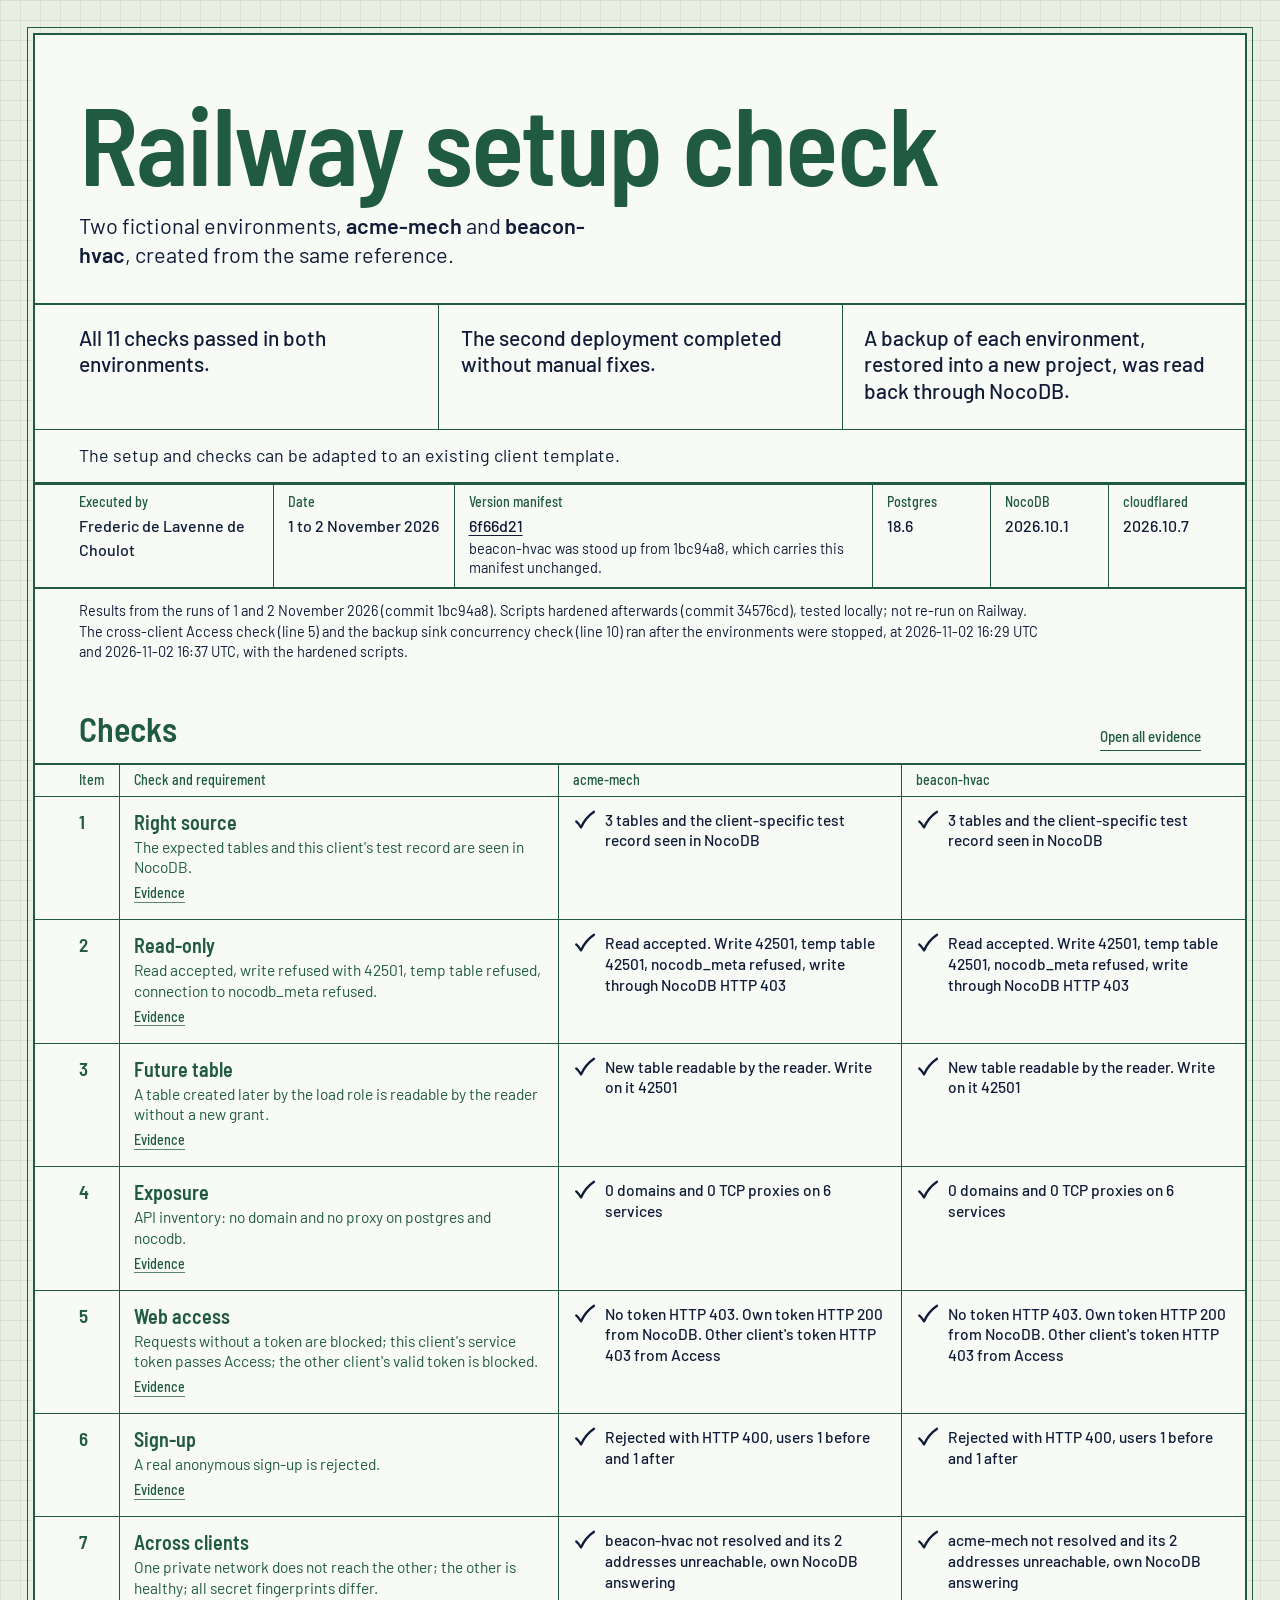
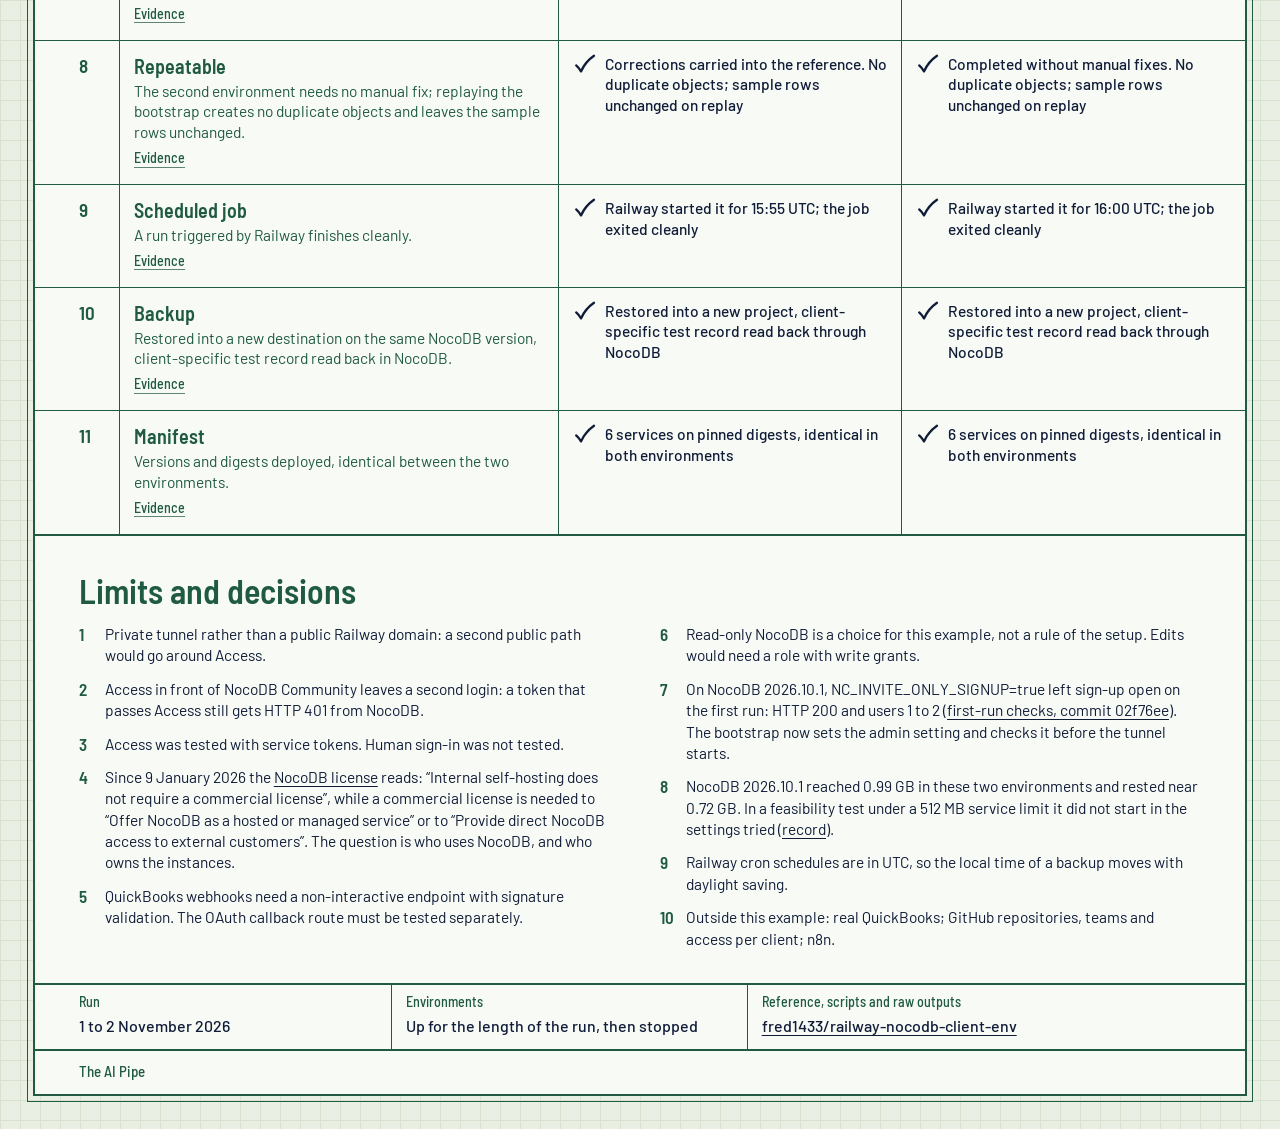
==== commit bf7c2160: "Cross-client Access check, sink concurrency check, feasibility record; report rebuilt - runs/2026110" ====
--- a/page/site/index.html
+++ b/page/site/index.html
@@ -5,7 +5,7 @@
 <meta name="viewport" content="width=device-width, initial-scale=1">
 <meta name="robots" content="noindex, nofollow">
 <title>Railway setup check</title>
-<meta name="description" content="Two fictional client environments created from the same reference, checked on Railway, then removed.">
+<meta name="description" content="Two fictional client environments created from the same reference, checked on Railway, then stopped.">
 <link rel="icon" href="favicon.svg" type="image/svg+xml">
 <link rel="icon" href="favicon.png" type="image/png">
 <link rel="preconnect" href="https://fonts.googleapis.com">
@@ -20,20 +20,22 @@
     <p class="scope">Two fictional environments, <b>acme-mech</b> and <b>beacon-hvac</b>, created from the same reference.</p>
   </header>
 
+  <section class="findings" aria-label="Results">
+    <p class="finding">All 11 checks passed in both environments.</p>
+    <p class="finding">The second deployment completed without manual fixes.</p>
+    <p class="finding">A backup of each environment, restored into a new project, was read back through NocoDB.</p>
+  </section>
+  <p class="adapt">The setup and checks can be adapted to an existing client template.</p>
+
   <dl class="fields">
     <div><dt>Executed by</dt><dd>Frederic de Lavenne de Choulot</dd></div>
     <div><dt>Date</dt><dd>1 to 2 November 2026</dd></div>
-    <div><dt>Versions lock</dt><dd><a href="https://github.com/fred1433/railway-nocodb-client-env/tree/6f66d21">6f66d21</a></dd></div>
+    <div class="wide"><dt>Version manifest</dt><dd><a href="https://github.com/fred1433/railway-nocodb-client-env/blob/6f66d21/reference/versions.lock.json">6f66d21</a> <span class="aside">beacon-hvac was stood up from 1bc94a8, which carries this manifest unchanged.</span></dd></div>
     <div><dt>Postgres</dt><dd>18.6</dd></div>
     <div><dt>NocoDB</dt><dd>2026.10.1</dd></div>
     <div><dt>cloudflared</dt><dd>2026.10.7</dd></div>
   </dl>
-
-  <section class="findings" aria-label="Results">
-    <p class="finding">11 of 11 lines passed in both environments.</p>
-    <p class="finding">beacon-hvac came up with no repair. Only identifier, domain and secrets differ.</p>
-    <p class="finding">A backup of each environment, restored into a new project, was read back through NocoDB.</p>
-  </section>
+  <p class="provenance">Results from the runs of 1 and 2 November 2026 (commit 1bc94a8). Scripts hardened afterwards (commit 34576cd), tested locally; not re-run on Railway. The cross-client Access check (line 5) and the backup sink concurrency check (line 10) ran after the environments were stopped, at 2026-11-02 16:29 UTC and 2026-11-02 16:37 UTC, with the hardened scripts.</p>
 
   <section class="checks" aria-label="Checks">
     <div class="checks-head">
@@ -46,13 +48,13 @@
     <details class="row">
       <summary>
         <span class="num">1</span>
-        <span class="what"><h3>Right source</h3><p>The expected tables and this client&#x27;s witness row are seen in NocoDB.</p><span class="open">Evidence</span></span>
-        <span class="cell cell-a"><svg viewBox="0 0 24 22" aria-hidden="true"><path d="M3.2 12.4c1.7 1.5 3.3 3.4 4.8 6 3-6.6 7.3-11.7 13-15.6" fill="none" stroke="currentColor" stroke-width="2.3" stroke-linecap="round" stroke-linejoin="round"/></svg><span><span class="client-tag">acme-mech</span>3 tables and the witness row seen in NocoDB</span></span>
-        <span class="cell cell-b"><svg viewBox="0 0 24 22" aria-hidden="true"><path d="M3.2 12.4c1.7 1.5 3.3 3.4 4.8 6 3-6.6 7.3-11.7 13-15.6" fill="none" stroke="currentColor" stroke-width="2.3" stroke-linecap="round" stroke-linejoin="round"/></svg><span><span class="client-tag">beacon-hvac</span>3 tables and the witness row seen in NocoDB</span></span>
-      </summary>
-      <div class="evidence">
-        <div class="ev-col"><h4>acme-mech</h4><div class="ev"><div class="req">[&quot;accounts&quot;, &quot;client_marker&quot;, &quot;monthly_close&quot;]</div><div class="obs">[&quot;accounts&quot;, &quot;client_marker&quot;, &quot;monthly_close&quot;]</div><code>GET /api/v2/meta/bases/{base}/tables</code></div><div class="ev"><div class="req">acme-mech witness row 0001</div><div class="obs">acme-mech witness row 0001</div><code>GET /api/v2/tables/{client_marker}/records</code></div></div>
-        <div class="ev-col"><h4>beacon-hvac</h4><div class="ev"><div class="req">[&quot;accounts&quot;, &quot;client_marker&quot;, &quot;monthly_close&quot;]</div><div class="obs">[&quot;accounts&quot;, &quot;client_marker&quot;, &quot;monthly_close&quot;]</div><code>GET /api/v2/meta/bases/{base}/tables</code></div><div class="ev"><div class="req">beacon-hvac witness row 0001</div><div class="obs">beacon-hvac witness row 0001</div><code>GET /api/v2/tables/{client_marker}/records</code></div></div>
+        <span class="what"><h3>Right source</h3><p>The expected tables and this client&#x27;s test record are seen in NocoDB.</p><span class="open">Evidence</span></span>
+        <span class="cell cell-a"><svg viewBox="0 0 24 22" aria-hidden="true"><path d="M3.2 12.4c1.7 1.5 3.3 3.4 4.8 6 3-6.6 7.3-11.7 13-15.6" fill="none" stroke="currentColor" stroke-width="2.3" stroke-linecap="round" stroke-linejoin="round"/></svg><span><span class="client-tag">acme-mech</span>3 tables and the client-specific test record seen in NocoDB</span></span>
+        <span class="cell cell-b"><svg viewBox="0 0 24 22" aria-hidden="true"><path d="M3.2 12.4c1.7 1.5 3.3 3.4 4.8 6 3-6.6 7.3-11.7 13-15.6" fill="none" stroke="currentColor" stroke-width="2.3" stroke-linecap="round" stroke-linejoin="round"/></svg><span><span class="client-tag">beacon-hvac</span>3 tables and the client-specific test record seen in NocoDB</span></span>
+      </summary>
+      <div class="evidence">
+        <div class="ev-col"><h4>acme-mech</h4><div class="ev"><div class="req">accounts, client_marker, monthly_close</div><div class="obs">accounts, client_marker, monthly_close</div><code>GET /api/v2/meta/bases/{base}/tables</code></div><div class="ev"><div class="req">client-specific test record</div><div class="obs">acme-mech witness row 0001</div><code>GET /api/v2/tables/{client_marker}/records</code></div></div>
+        <div class="ev-col"><h4>beacon-hvac</h4><div class="ev"><div class="req">accounts, client_marker, monthly_close</div><div class="obs">accounts, client_marker, monthly_close</div><code>GET /api/v2/meta/bases/{base}/tables</code></div><div class="ev"><div class="req">client-specific test record</div><div class="obs">beacon-hvac witness row 0001</div><code>GET /api/v2/tables/{client_marker}/records</code></div></div>
       </div>
     </details>
 <details class="row">
@@ -63,8 +65,8 @@
         <span class="cell cell-b"><svg viewBox="0 0 24 22" aria-hidden="true"><path d="M3.2 12.4c1.7 1.5 3.3 3.4 4.8 6 3-6.6 7.3-11.7 13-15.6" fill="none" stroke="currentColor" stroke-width="2.3" stroke-linecap="round" stroke-linejoin="round"/></svg><span><span class="client-tag">beacon-hvac</span>Read accepted. Write 42501, temp table 42501, nocodb_meta refused, write through NocoDB HTTP 403</span></span>
       </summary>
       <div class="evidence">
-        <div class="ev-col"><h4>acme-mech</h4><div class="ev"><div class="req">acme-mech witness row 0001</div><div class="obs">acme-mech witness row 0001</div><code>SELECT marker FROM client_marker</code></div><div class="ev"><div class="req">42501</div><div class="obs">42501 permission denied for table accounts</div><code>INSERT INTO accounts</code></div><div class="ev"><div class="req">42501</div><div class="obs">42501 permission denied to create temporary tables in database &quot;client_data&quot;</div><code>CREATE TEMP TABLE</code></div><div class="ev"><div class="req">connection refused by the server</div><div class="obs">FATAL:  permission denied for database &quot;nocodb_meta&quot;</div><code>connect as nocodb_reader to nocodb_meta</code></div><div class="ev"><div class="req">write through NocoDB refused</div><div class="obs">HTTP 403 {&#x27;error&#x27;: &#x27;ERR_FORBIDDEN&#x27;, &#x27;message&#x27;: &quot;Forbidden - Source &#x27;client_data_ro&#x27; is read-only&quot;}</div><code>POST /api/v2/tables/{accounts}/records</code></div></div>
-        <div class="ev-col"><h4>beacon-hvac</h4><div class="ev"><div class="req">beacon-hvac witness row 0001</div><div class="obs">beacon-hvac witness row 0001</div><code>SELECT marker FROM client_marker</code></div><div class="ev"><div class="req">42501</div><div class="obs">42501 permission denied for table accounts</div><code>INSERT INTO accounts</code></div><div class="ev"><div class="req">42501</div><div class="obs">42501 permission denied to create temporary tables in database &quot;client_data&quot;</div><code>CREATE TEMP TABLE</code></div><div class="ev"><div class="req">connection refused by the server</div><div class="obs">FATAL:  permission denied for database &quot;nocodb_meta&quot;</div><code>connect as nocodb_reader to nocodb_meta</code></div><div class="ev"><div class="req">write through NocoDB refused</div><div class="obs">HTTP 403 {&#x27;error&#x27;: &#x27;ERR_FORBIDDEN&#x27;, &#x27;message&#x27;: &quot;Forbidden - Source &#x27;client_data_ro&#x27; is read-only&quot;}</div><code>POST /api/v2/tables/{accounts}/records</code></div></div>
+        <div class="ev-col"><h4>acme-mech</h4><div class="ev"><div class="req">the client-specific test record is readable</div><div class="obs">acme-mech witness row 0001</div><code>SELECT marker FROM client_marker</code></div><div class="ev"><div class="req">42501</div><div class="obs">42501 permission denied for table accounts</div><code>INSERT INTO accounts</code></div><div class="ev"><div class="req">42501</div><div class="obs">42501 permission denied to create temporary tables in database &quot;client_data&quot;</div><code>CREATE TEMP TABLE</code></div><div class="ev"><div class="req">connection refused by the server</div><div class="obs">FATAL:  permission denied for database &quot;nocodb_meta&quot;</div><code>connect as nocodb_reader to nocodb_meta</code></div><div class="ev"><div class="req">write through NocoDB refused</div><div class="obs">HTTP 403 ERR_FORBIDDEN: Forbidden - Source &#x27;client_data_ro&#x27; is read-only</div><code>POST /api/v2/tables/{accounts}/records</code></div></div>
+        <div class="ev-col"><h4>beacon-hvac</h4><div class="ev"><div class="req">the client-specific test record is readable</div><div class="obs">beacon-hvac witness row 0001</div><code>SELECT marker FROM client_marker</code></div><div class="ev"><div class="req">42501</div><div class="obs">42501 permission denied for table accounts</div><code>INSERT INTO accounts</code></div><div class="ev"><div class="req">42501</div><div class="obs">42501 permission denied to create temporary tables in database &quot;client_data&quot;</div><code>CREATE TEMP TABLE</code></div><div class="ev"><div class="req">connection refused by the server</div><div class="obs">FATAL:  permission denied for database &quot;nocodb_meta&quot;</div><code>connect as nocodb_reader to nocodb_meta</code></div><div class="ev"><div class="req">write through NocoDB refused</div><div class="obs">HTTP 403 ERR_FORBIDDEN: Forbidden - Source &#x27;client_data_ro&#x27; is read-only</div><code>POST /api/v2/tables/{accounts}/records</code></div></div>
       </div>
     </details>
 <details class="row">
@@ -75,8 +77,8 @@
         <span class="cell cell-b"><svg viewBox="0 0 24 22" aria-hidden="true"><path d="M3.2 12.4c1.7 1.5 3.3 3.4 4.8 6 3-6.6 7.3-11.7 13-15.6" fill="none" stroke="currentColor" stroke-width="2.3" stroke-linecap="round" stroke-linejoin="round"/></svg><span><span class="client-tag">beacon-hvac</span>New table readable by the reader. Write on it 42501</span></span>
       </summary>
       <div class="evidence">
-        <div class="ev-col"><h4>acme-mech</h4><div class="ev"><div class="req">row readable by the reader</div><div class="obs">created after the grants</div><code>client_loader: CREATE TABLE; nocodb_reader: SELECT</code></div><div class="ev"><div class="req">42501</div><div class="obs">42501 permission denied for table future_probe_1793634574</div><code>nocodb_reader: INSERT on the new table</code></div></div>
-        <div class="ev-col"><h4>beacon-hvac</h4><div class="ev"><div class="req">row readable by the reader</div><div class="obs">created after the grants</div><code>client_loader: CREATE TABLE; nocodb_reader: SELECT</code></div><div class="ev"><div class="req">42501</div><div class="obs">42501 permission denied for table future_probe_1793634596</div><code>nocodb_reader: INSERT on the new table</code></div></div>
+        <div class="ev-col"><h4>acme-mech</h4><div class="ev"><div class="req">row readable by the reader</div><div class="obs">nocodb_reader read the row that client_loader inserted after the grants</div><code>client_loader: CREATE TABLE; nocodb_reader: SELECT</code></div><div class="ev"><div class="req">42501</div><div class="obs">42501 permission denied for table future_probe_1793634574</div><code>nocodb_reader: INSERT on the new table</code></div></div>
+        <div class="ev-col"><h4>beacon-hvac</h4><div class="ev"><div class="req">row readable by the reader</div><div class="obs">nocodb_reader read the row that client_loader inserted after the grants</div><code>client_loader: CREATE TABLE; nocodb_reader: SELECT</code></div><div class="ev"><div class="req">42501</div><div class="obs">42501 permission denied for table future_probe_1793634596</div><code>nocodb_reader: INSERT on the new table</code></div></div>
       </div>
     </details>
 <details class="row">
@@ -87,13 +89,13 @@
         <span class="cell cell-b"><svg viewBox="0 0 24 22" aria-hidden="true"><path d="M3.2 12.4c1.7 1.5 3.3 3.4 4.8 6 3-6.6 7.3-11.7 13-15.6" fill="none" stroke="currentColor" stroke-width="2.3" stroke-linecap="round" stroke-linejoin="round"/></svg><span><span class="client-tag">beacon-hvac</span>0 domains and 0 TCP proxies on 6 services</span></span>
       </summary>
       <div class="evidence">
-        <div class="ev-col"><h4>acme-mech</h4><div class="ev"><div class="req">no domain and no proxy on postgres and nocodb</div><div class="obs">read from the Railway API at 2026-11-02T16:04:50Z</div><code>GraphQL: domains and tcpProxies, per service</code><pre>backup: 0 domains, 0 TCP proxies
+        <div class="ev-col"><h4>acme-mech</h4><div class="ev"><div class="req">no domain and no proxy on postgres and nocodb</div><div class="obs">read from the Railway API at 2026-11-02 16:04:50 UTC</div><code>GraphQL: domains and tcpProxies, per service</code><pre>backup: 0 domains, 0 TCP proxies
 bootstrap: 0 domains, 0 TCP proxies
 checks: 0 domains, 0 TCP proxies
 cloudflared: 0 domains, 0 TCP proxies
 nocodb: 0 domains, 0 TCP proxies
 postgres: 0 domains, 0 TCP proxies</pre></div></div>
-        <div class="ev-col"><h4>beacon-hvac</h4><div class="ev"><div class="req">no domain and no proxy on postgres and nocodb</div><div class="obs">read from the Railway API at 2026-11-02T16:04:50Z</div><code>GraphQL: domains and tcpProxies, per service</code><pre>backup: 0 domains, 0 TCP proxies
+        <div class="ev-col"><h4>beacon-hvac</h4><div class="ev"><div class="req">no domain and no proxy on postgres and nocodb</div><div class="obs">read from the Railway API at 2026-11-02 16:04:50 UTC</div><code>GraphQL: domains and tcpProxies, per service</code><pre>backup: 0 domains, 0 TCP proxies
 bootstrap: 0 domains, 0 TCP proxies
 checks: 0 domains, 0 TCP proxies
 cloudflared: 0 domains, 0 TCP proxies
@@ -104,13 +106,17 @@
 <details class="row">
       <summary>
         <span class="num">5</span>
-        <span class="what"><h3>Web access</h3><p>Anonymous not served, allowed identity served, authenticated but unauthorized identity refused.</p><span class="open">Evidence</span></span>
-        <span class="cell cell-a"><svg viewBox="0 0 24 22" aria-hidden="true"><path d="M3.2 12.4c1.7 1.5 3.3 3.4 4.8 6 3-6.6 7.3-11.7 13-15.6" fill="none" stroke="currentColor" stroke-width="2.3" stroke-linecap="round" stroke-linejoin="round"/></svg><span><span class="client-tag">acme-mech</span>Anonymous HTTP 403, allowed token HTTP 200, token outside the policy HTTP 403</span></span>
-        <span class="cell cell-b"><svg viewBox="0 0 24 22" aria-hidden="true"><path d="M3.2 12.4c1.7 1.5 3.3 3.4 4.8 6 3-6.6 7.3-11.7 13-15.6" fill="none" stroke="currentColor" stroke-width="2.3" stroke-linecap="round" stroke-linejoin="round"/></svg><span><span class="client-tag">beacon-hvac</span>Anonymous HTTP 403, allowed token HTTP 200, token outside the policy HTTP 403</span></span>
-      </summary>
-      <div class="evidence">
-        <div class="ev-col"><h4>acme-mech</h4><div class="ev"><div class="req">not served by NocoDB</div><div class="obs">HTTP 403, Location host None</div><code>GET https://railway-check-a.theaipipe.com/api/v1/health</code></div><div class="ev"><div class="req">served by NocoDB (HTTP 200)</div><div class="obs">HTTP 200 {&quot;message&quot;:&quot;OK&quot;,&quot;timestamp&quot;:1793634645998,&quot;uptime&quot;:146.343019979}</div><code>same request with the allowed service token</code></div><div class="ev"><div class="req">refused: valid token, not in the policy</div><div class="obs">HTTP 403, Location host None</div><code>same request with a valid token outside the policy</code></div></div>
-        <div class="ev-col"><h4>beacon-hvac</h4><div class="ev"><div class="req">not served by NocoDB</div><div class="obs">HTTP 403, Location host None</div><code>GET https://railway-check-b.theaipipe.com/api/v1/health</code></div><div class="ev"><div class="req">served by NocoDB (HTTP 200)</div><div class="obs">HTTP 200 {&quot;message&quot;:&quot;OK&quot;,&quot;timestamp&quot;:1793634648920,&quot;uptime&quot;:243.43089778}</div><code>same request with the allowed service token</code></div><div class="ev"><div class="req">refused: valid token, not in the policy</div><div class="obs">HTTP 403, Location host None</div><code>same request with a valid token outside the policy</code></div></div>
+        <span class="what"><h3>Web access</h3><p>Requests without a token are blocked; this client&#x27;s service token passes Access; the other client&#x27;s valid token is blocked.</p><span class="open">Evidence</span></span>
+        <span class="cell cell-a"><svg viewBox="0 0 24 22" aria-hidden="true"><path d="M3.2 12.4c1.7 1.5 3.3 3.4 4.8 6 3-6.6 7.3-11.7 13-15.6" fill="none" stroke="currentColor" stroke-width="2.3" stroke-linecap="round" stroke-linejoin="round"/></svg><span><span class="client-tag">acme-mech</span>No token HTTP 403. Own token HTTP 200 from NocoDB. Other client&#x27;s token HTTP 403 from Access</span></span>
+        <span class="cell cell-b"><svg viewBox="0 0 24 22" aria-hidden="true"><path d="M3.2 12.4c1.7 1.5 3.3 3.4 4.8 6 3-6.6 7.3-11.7 13-15.6" fill="none" stroke="currentColor" stroke-width="2.3" stroke-linecap="round" stroke-linejoin="round"/></svg><span><span class="client-tag">beacon-hvac</span>No token HTTP 403. Own token HTTP 200 from NocoDB. Other client&#x27;s token HTTP 403 from Access</span></span>
+      </summary>
+      <div class="evidence">
+        <div class="ev-col"><h4>acme-mech</h4><div class="ev"><div class="req">request without a token blocked</div><div class="obs">HTTP 403, no redirect</div><code>GET https://railway-check-a.theaipipe.com/api/v1/health</code></div><div class="ev"><div class="req">this client&#x27;s service token passes Access and NocoDB answers</div><div class="obs">HTTP 200, NocoDB health OK, up 146 s</div><code>same request with the allowed service token</code></div><div class="ev"><div class="req">the other client&#x27;s valid service token blocked by Access</div><div class="obs">HTTP 403, refused by Cloudflare Access</div><code>same request with the other client&#x27;s service token; checked at 2026-11-02 16:29:06 UTC, environments stopped</code><pre>at the same time:
+no token: HTTP 403, refused by Cloudflare Access
+this client&#x27;s token: HTTP 530, passed Access, Cloudflare reports the tunnel origin down (error code: 1033)</pre></div><div class="ev"><div class="req">a token in no policy refused (same 403 as an invalid token)</div><div class="obs">HTTP 403, no redirect</div><code>same request with a valid token outside the policy</code></div></div>
+        <div class="ev-col"><h4>beacon-hvac</h4><div class="ev"><div class="req">request without a token blocked</div><div class="obs">HTTP 403, no redirect</div><code>GET https://railway-check-b.theaipipe.com/api/v1/health</code></div><div class="ev"><div class="req">this client&#x27;s service token passes Access and NocoDB answers</div><div class="obs">HTTP 200, NocoDB health OK, up 243 s</div><code>same request with the allowed service token</code></div><div class="ev"><div class="req">the other client&#x27;s valid service token blocked by Access</div><div class="obs">HTTP 403, refused by Cloudflare Access</div><code>same request with the other client&#x27;s service token; checked at 2026-11-02 16:29:07 UTC, environments stopped</code><pre>at the same time:
+no token: HTTP 403, refused by Cloudflare Access
+this client&#x27;s token: HTTP 530, passed Access, Cloudflare reports the tunnel origin down (error code: 1033)</pre></div><div class="ev"><div class="req">a token in no policy refused (same 403 as an invalid token)</div><div class="obs">HTTP 403, no redirect</div><code>same request with a valid token outside the policy</code></div></div>
       </div>
     </details>
 <details class="row">
@@ -121,8 +127,8 @@
         <span class="cell cell-b"><svg viewBox="0 0 24 22" aria-hidden="true"><path d="M3.2 12.4c1.7 1.5 3.3 3.4 4.8 6 3-6.6 7.3-11.7 13-15.6" fill="none" stroke="currentColor" stroke-width="2.3" stroke-linecap="round" stroke-linejoin="round"/></svg><span><span class="client-tag">beacon-hvac</span>Rejected with HTTP 400, users 1 before and 1 after</span></span>
       </summary>
       <div class="evidence">
-        <div class="ev-col"><h4>acme-mech</h4><div class="ev"><div class="req">admin sign-in answers 200</div><div class="obs">HTTP 200</div><code>POST /api/v1/auth/user/signin (admin)</code></div><div class="ev"><div class="req">anonymous sign-up rejected, user count unchanged</div><div class="obs">HTTP 400 Not allowed to signup, contact super admin. If y; users 1 -&gt; 1</div><code>POST /api/v1/auth/user/signup</code></div></div>
-        <div class="ev-col"><h4>beacon-hvac</h4><div class="ev"><div class="req">admin sign-in answers 200</div><div class="obs">HTTP 200</div><code>POST /api/v1/auth/user/signin (admin)</code></div><div class="ev"><div class="req">anonymous sign-up rejected, user count unchanged</div><div class="obs">HTTP 400 Not allowed to signup, contact super admin. If y; users 1 -&gt; 1</div><code>POST /api/v1/auth/user/signup</code></div></div>
+        <div class="ev-col"><h4>acme-mech</h4><div class="ev"><div class="req">admin sign-in answers 200</div><div class="obs">HTTP 200</div><code>POST /api/v1/auth/user/signin (admin)</code></div><div class="ev"><div class="req">anonymous sign-up rejected, user count unchanged</div><div class="obs">HTTP 400 “Not allowed to signup, contact super admin.” Users 1 before, 1 after.</div><code>POST /api/v1/auth/user/signup</code></div></div>
+        <div class="ev-col"><h4>beacon-hvac</h4><div class="ev"><div class="req">admin sign-in answers 200</div><div class="obs">HTTP 200</div><code>POST /api/v1/auth/user/signin (admin)</code></div><div class="ev"><div class="req">anonymous sign-up rejected, user count unchanged</div><div class="obs">HTTP 400 “Not allowed to signup, contact super admin.” Users 1 before, 1 after.</div><code>POST /api/v1/auth/user/signup</code></div></div>
       </div>
     </details>
 <details class="row">
@@ -133,7 +139,7 @@
         <span class="cell cell-b"><svg viewBox="0 0 24 22" aria-hidden="true"><path d="M3.2 12.4c1.7 1.5 3.3 3.4 4.8 6 3-6.6 7.3-11.7 13-15.6" fill="none" stroke="currentColor" stroke-width="2.3" stroke-linecap="round" stroke-linejoin="round"/></svg><span><span class="client-tag">beacon-hvac</span>acme-mech not resolved and its 2 addresses unreachable, own NocoDB answering</span></span>
       </summary>
       <div class="evidence">
-        <div class="ev-col"><h4>acme-mech</h4><div class="ev"><div class="req">own private host resolves and answers</div><div class="obs">{&quot;addrs&quot;: [&quot;10.139.159.228&quot;, &quot;fd12:aa30:b056:1:d000:143:f20b:9fe4&quot;], &quot;tcp_8080&quot;: &quot;connected&quot;}</div><code>getaddrinfo nocodb-acme-mech.railway.internal; connect :8080</code></div><div class="ev"><div class="req">peer private host does not resolve</div><div class="obs">[Errno -2] Name or service not known</div><code>getaddrinfo nocodb-beacon-hvac.railway.internal</code></div><div class="ev"><div class="req">peer private address not reachable</div><div class="obs">10.246.62.147: TimeoutError: timed out</div><code>connect 10.246.62.147:8080</code></div><div class="ev"><div class="req">peer private address not reachable</div><div class="obs">fd12:994f:2828:1:d000:92:d3f6:3e93: OSError: [Errno 101] Network is unreachable</div><code>connect fd12:994f:2828:1:d000:92:d3f6:3e93:8080</code></div><div class="ev"><div class="req">all secret fingerprints differ</div><div class="obs">22 distinct of 22, 0 shared between clients</div><code>sha256(run id + value), first 12 hex characters</code><pre>BACKUP_PASSWORD: 2032785b3291
+        <div class="ev-col"><h4>acme-mech</h4><div class="ev"><div class="req">own private host resolves and answers</div><div class="obs">resolves to 10.139.159.228, fd12:aa30:b056:1:d000:143:f20b:9fe4; port 8080 connected</div><code>getaddrinfo nocodb-acme-mech.railway.internal; connect :8080</code></div><div class="ev"><div class="req">peer private host does not resolve</div><div class="obs">not resolved (name or service not known)</div><code>getaddrinfo nocodb-beacon-hvac.railway.internal</code></div><div class="ev"><div class="req">peer private address not reachable</div><div class="obs">10.246.62.147: timed out</div><code>connect 10.246.62.147:8080</code></div><div class="ev"><div class="req">peer private address not reachable</div><div class="obs">fd12:994f:2828:1:d000:92:d3f6:3e93: network is unreachable</div><code>connect fd12:994f:2828:1:d000:92:d3f6:3e93:8080</code></div><div class="ev"><div class="req">all secret fingerprints differ</div><div class="obs">22 distinct of 22, 0 shared between clients</div><code>sha256(run id + value), first 12 hex characters</code><pre>BACKUP_PASSWORD: 2032785b3291
 BACKUP_SINK_TOKEN: c6514b4d168e
 LOADER_PASSWORD: 588d685cc464
 NC_ADMIN_PASSWORD: f73035027f39
@@ -144,7 +150,7 @@
 NC_READER_PASSWORD: 389d72ba227d
 POSTGRES_PASSWORD: 051a1315742f
 TUNNEL_TOKEN: df0500f852d4</pre></div></div>
-        <div class="ev-col"><h4>beacon-hvac</h4><div class="ev"><div class="req">own private host resolves and answers</div><div class="obs">{&quot;addrs&quot;: [&quot;10.246.62.147&quot;, &quot;fd12:994f:2828:1:d000:92:d3f6:3e93&quot;], &quot;tcp_8080&quot;: &quot;connected&quot;}</div><code>getaddrinfo nocodb-beacon-hvac.railway.internal; connect :8080</code></div><div class="ev"><div class="req">peer private host does not resolve</div><div class="obs">[Errno -2] Name or service not known</div><code>getaddrinfo nocodb-acme-mech.railway.internal</code></div><div class="ev"><div class="req">peer private address not reachable</div><div class="obs">10.139.159.228: TimeoutError: timed out</div><code>connect 10.139.159.228:8080</code></div><div class="ev"><div class="req">peer private address not reachable</div><div class="obs">fd12:aa30:b056:1:d000:143:f20b:9fe4: OSError: [Errno 101] Network is unreachable</div><code>connect fd12:aa30:b056:1:d000:143:f20b:9fe4:8080</code></div><div class="ev"><div class="req">all secret fingerprints differ</div><div class="obs">22 distinct of 22, 0 shared between clients</div><code>sha256(run id + value), first 12 hex characters</code><pre>BACKUP_PASSWORD: 10520e5aba4e
+        <div class="ev-col"><h4>beacon-hvac</h4><div class="ev"><div class="req">own private host resolves and answers</div><div class="obs">resolves to 10.246.62.147, fd12:994f:2828:1:d000:92:d3f6:3e93; port 8080 connected</div><code>getaddrinfo nocodb-beacon-hvac.railway.internal; connect :8080</code></div><div class="ev"><div class="req">peer private host does not resolve</div><div class="obs">not resolved (name or service not known)</div><code>getaddrinfo nocodb-acme-mech.railway.internal</code></div><div class="ev"><div class="req">peer private address not reachable</div><div class="obs">10.139.159.228: timed out</div><code>connect 10.139.159.228:8080</code></div><div class="ev"><div class="req">peer private address not reachable</div><div class="obs">fd12:aa30:b056:1:d000:143:f20b:9fe4: network is unreachable</div><code>connect fd12:aa30:b056:1:d000:143:f20b:9fe4:8080</code></div><div class="ev"><div class="req">all secret fingerprints differ</div><div class="obs">22 distinct of 22, 0 shared between clients</div><code>sha256(run id + value), first 12 hex characters</code><pre>BACKUP_PASSWORD: 10520e5aba4e
 BACKUP_SINK_TOKEN: e9ace5274ed8
 LOADER_PASSWORD: 03280fcb08ed
 NC_ADMIN_PASSWORD: 07324d173e39
@@ -160,24 +166,24 @@
 <details class="row">
       <summary>
         <span class="num">8</span>
-        <span class="what"><h3>Repeatable</h3><p>The second environment needs no repair; replaying the bootstrap changes nothing.</p><span class="open">Evidence</span></span>
-        <span class="cell cell-a"><svg viewBox="0 0 24 22" aria-hidden="true"><path d="M3.2 12.4c1.7 1.5 3.3 3.4 4.8 6 3-6.6 7.3-11.7 13-15.6" fill="none" stroke="currentColor" stroke-width="2.3" stroke-linecap="round" stroke-linejoin="round"/></svg><span><span class="client-tag">acme-mech</span>Corrections carried into the reference. Replay changed nothing</span></span>
-        <span class="cell cell-b"><svg viewBox="0 0 24 22" aria-hidden="true"><path d="M3.2 12.4c1.7 1.5 3.3 3.4 4.8 6 3-6.6 7.3-11.7 13-15.6" fill="none" stroke="currentColor" stroke-width="2.3" stroke-linecap="round" stroke-linejoin="round"/></svg><span><span class="client-tag">beacon-hvac</span>One pass from the final reference, no repair. Replay changed nothing</span></span>
-      </summary>
-      <div class="evidence">
-        <div class="ev-col"><h4>acme-mech</h4><div class="ev"><div class="req">bootstrap replayed: no duplicate, no reset</div><div class="obs">state digest before 6133aaed332a5d24, after 6133aaed332a5d24, created on replay: 0</div><code>redeploy the bootstrap service</code></div></div>
-        <div class="ev-col"><h4>beacon-hvac</h4><div class="ev"><div class="req">stood up from the final reference, no repair</div><div class="obs">exit code 0 from an empty project, commit 1bc94a8</div><code>python3 provision/provision.py up beacon-hvac</code></div><div class="ev"><div class="req">earlier attempt, on a previous commit</div><div class="obs">stopped at 2026-11-01T15:38:16Z by Railway: You&#x27;ve hit the service creation limit for new accounts (25 services per day).</div><code>Railway account limit. Before the next attempt the reference was corrected: project lookup by workspace, database grants after a restore.</code></div><div class="ev"><div class="req">only identifier, domain and secrets differ</div><div class="obs">0 differences left once those are masked</div><code>normalized service settings and variables compared</code></div><div class="ev"><div class="req">bootstrap replayed: no duplicate, no reset</div><div class="obs">state digest before d17a377294161701, after d17a377294161701, created on replay: 0</div><code>redeploy the bootstrap service</code></div></div>
+        <span class="what"><h3>Repeatable</h3><p>The second environment needs no manual fix; replaying the bootstrap creates no duplicate objects and leaves the sample rows unchanged.</p><span class="open">Evidence</span></span>
+        <span class="cell cell-a"><svg viewBox="0 0 24 22" aria-hidden="true"><path d="M3.2 12.4c1.7 1.5 3.3 3.4 4.8 6 3-6.6 7.3-11.7 13-15.6" fill="none" stroke="currentColor" stroke-width="2.3" stroke-linecap="round" stroke-linejoin="round"/></svg><span><span class="client-tag">acme-mech</span>Corrections carried into the reference. No duplicate objects; sample rows unchanged on replay</span></span>
+        <span class="cell cell-b"><svg viewBox="0 0 24 22" aria-hidden="true"><path d="M3.2 12.4c1.7 1.5 3.3 3.4 4.8 6 3-6.6 7.3-11.7 13-15.6" fill="none" stroke="currentColor" stroke-width="2.3" stroke-linecap="round" stroke-linejoin="round"/></svg><span><span class="client-tag">beacon-hvac</span>Completed without manual fixes. No duplicate objects; sample rows unchanged on replay</span></span>
+      </summary>
+      <div class="evidence">
+        <div class="ev-col"><h4>acme-mech</h4><div class="ev"><div class="req">bootstrap replayed: no duplicate objects, sample rows unchanged</div><div class="obs">state digest before 6133aaed332a5d24, after 6133aaed332a5d24; objects created on replay: 0</div><code>redeploy the bootstrap service; the digest covers roles, databases, NocoDB objects and the sample rows</code></div></div>
+        <div class="ev-col"><h4>beacon-hvac</h4><div class="ev"><div class="req">stood up from the final reference without manual fixes</div><div class="obs">exit code 0 from an empty project, commit 1bc94a8</div><code>python3 provision/provision.py up beacon-hvac</code></div><div class="ev"><div class="req">earlier attempt, on a previous commit</div><div class="obs">stopped at 2026-11-01 15:38:16 UTC by Railway: You&#x27;ve hit the service creation limit for new accounts (25 services per day).</div><code>Railway account limit. Before the next attempt the reference was corrected: project lookup by workspace, database grants after a restore.</code></div><div class="ev"><div class="req">only identifier, domain and secrets differ</div><div class="obs">0 differences left once those are masked</div><code>normalized service settings and variables compared</code></div><div class="ev"><div class="req">bootstrap replayed: no duplicate objects, sample rows unchanged</div><div class="obs">state digest before d17a377294161701, after d17a377294161701; objects created on replay: 0</div><code>redeploy the bootstrap service; the digest covers roles, databases, NocoDB objects and the sample rows</code></div></div>
       </div>
     </details>
 <details class="row">
       <summary>
         <span class="num">9</span>
         <span class="what"><h3>Scheduled job</h3><p>A run triggered by Railway finishes cleanly.</p><span class="open">Evidence</span></span>
-        <span class="cell cell-a"><svg viewBox="0 0 24 22" aria-hidden="true"><path d="M3.2 12.4c1.7 1.5 3.3 3.4 4.8 6 3-6.6 7.3-11.7 13-15.6" fill="none" stroke="currentColor" stroke-width="2.3" stroke-linecap="round" stroke-linejoin="round"/></svg><span><span class="client-tag">acme-mech</span>Railway ran it for 15:55 UTC, finished SUCCESS</span></span>
-        <span class="cell cell-b"><svg viewBox="0 0 24 22" aria-hidden="true"><path d="M3.2 12.4c1.7 1.5 3.3 3.4 4.8 6 3-6.6 7.3-11.7 13-15.6" fill="none" stroke="currentColor" stroke-width="2.3" stroke-linecap="round" stroke-linejoin="round"/></svg><span><span class="client-tag">beacon-hvac</span>Railway ran it for 16:00 UTC, finished SUCCESS</span></span>
-      </summary>
-      <div class="evidence">
-        <div class="ev-col"><h4>acme-mech</h4><div class="ev"><div class="req">run triggered by Railway, clean finish</div><div class="obs">scheduled for 2026-11-02T15:55:00.000Z, container started 2026-11-02T15:55:17.552785647Z, deployment SUCCESS</div><code>cron */5 * * * * for the test, back to 17 8 * * * UTC afterwards</code><pre>{
+        <span class="cell cell-a"><svg viewBox="0 0 24 22" aria-hidden="true"><path d="M3.2 12.4c1.7 1.5 3.3 3.4 4.8 6 3-6.6 7.3-11.7 13-15.6" fill="none" stroke="currentColor" stroke-width="2.3" stroke-linecap="round" stroke-linejoin="round"/></svg><span><span class="client-tag">acme-mech</span>Railway started it for 15:55 UTC; the job exited cleanly</span></span>
+        <span class="cell cell-b"><svg viewBox="0 0 24 22" aria-hidden="true"><path d="M3.2 12.4c1.7 1.5 3.3 3.4 4.8 6 3-6.6 7.3-11.7 13-15.6" fill="none" stroke="currentColor" stroke-width="2.3" stroke-linecap="round" stroke-linejoin="round"/></svg><span><span class="client-tag">beacon-hvac</span>Railway started it for 16:00 UTC; the job exited cleanly</span></span>
+      </summary>
+      <div class="evidence">
+        <div class="ev-col"><h4>acme-mech</h4><div class="ev"><div class="req">run triggered by Railway, clean finish</div><div class="obs">scheduled for 2026-11-02 15:55 UTC, container started 2026-11-02 15:55:17 UTC, deployment status SUCCESS</div><code>cron */5 * * * * for the test, back to 17 8 * * * UTC afterwards</code><pre>{
  &quot;age_header&quot;: &quot;age-encryption.org/v1&quot;,
  &quot;dumps&quot;: {
   &quot;client_data&quot;: 5311,
@@ -190,7 +196,7 @@
  &quot;pg_dump&quot;: &quot;pg_dump (PostgreSQL) 18.6 (Debian 18.6-1.pgdg13+2)&quot;,
  &quot;sha256&quot;: &quot;0d003dd540b13694ad3c45c85e545bb65a50b2a1f8a0517b24f31c9aed436f80&quot;
 }</pre></div></div>
-        <div class="ev-col"><h4>beacon-hvac</h4><div class="ev"><div class="req">run triggered by Railway, clean finish</div><div class="obs">scheduled for 2026-11-02T16:00:00.000Z, container started 2026-11-02T16:01:01.482944409Z, deployment SUCCESS</div><code>cron */5 * * * * for the test, back to 17 8 * * * UTC afterwards</code><pre>{
+        <div class="ev-col"><h4>beacon-hvac</h4><div class="ev"><div class="req">run triggered by Railway, clean finish</div><div class="obs">scheduled for 2026-11-02 16:00 UTC, container started 2026-11-02 16:01:01 UTC, deployment status SUCCESS</div><code>cron */5 * * * * for the test, back to 17 8 * * * UTC afterwards</code><pre>{
  &quot;age_header&quot;: &quot;age-encryption.org/v1&quot;,
  &quot;dumps&quot;: {
   &quot;client_data&quot;: 5314,
@@ -208,19 +214,19 @@
 <details class="row">
       <summary>
         <span class="num">10</span>
-        <span class="what"><h3>Backup</h3><p>Restored into a new destination on the same NocoDB version, witness row read back in NocoDB.</p><span class="open">Evidence</span></span>
-        <span class="cell cell-a"><svg viewBox="0 0 24 22" aria-hidden="true"><path d="M3.2 12.4c1.7 1.5 3.3 3.4 4.8 6 3-6.6 7.3-11.7 13-15.6" fill="none" stroke="currentColor" stroke-width="2.3" stroke-linecap="round" stroke-linejoin="round"/></svg><span><span class="client-tag">acme-mech</span>Restored into a new project, witness row read back through NocoDB</span></span>
-        <span class="cell cell-b"><svg viewBox="0 0 24 22" aria-hidden="true"><path d="M3.2 12.4c1.7 1.5 3.3 3.4 4.8 6 3-6.6 7.3-11.7 13-15.6" fill="none" stroke="currentColor" stroke-width="2.3" stroke-linecap="round" stroke-linejoin="round"/></svg><span><span class="client-tag">beacon-hvac</span>Restored into a new project, witness row read back through NocoDB</span></span>
-      </summary>
-      <div class="evidence">
-        <div class="ev-col"><h4>acme-mech</h4><div class="ev"><div class="req">encrypted, stored off Railway</div><div class="obs">HTTP 200, checksum match True, age header True, plain witness text in the object False</div><code>GET the object with the read token</code></div><div class="ev"><div class="req">environment can add a backup, not read or replace one</div><div class="obs">read with its token HTTP 403, replace HTTP 409</div><code>same object, write token</code></div><div class="ev"><div class="req">witness row read through the restored NocoDB</div><div class="obs">acme-mech witness row 0001, NocoDB 2026.10.1</div><code>new project acme-mech-restore, same image digests</code><pre>{
+        <span class="what"><h3>Backup</h3><p>Restored into a new destination on the same NocoDB version, client-specific test record read back in NocoDB.</p><span class="open">Evidence</span></span>
+        <span class="cell cell-a"><svg viewBox="0 0 24 22" aria-hidden="true"><path d="M3.2 12.4c1.7 1.5 3.3 3.4 4.8 6 3-6.6 7.3-11.7 13-15.6" fill="none" stroke="currentColor" stroke-width="2.3" stroke-linecap="round" stroke-linejoin="round"/></svg><span><span class="client-tag">acme-mech</span>Restored into a new project, client-specific test record read back through NocoDB</span></span>
+        <span class="cell cell-b"><svg viewBox="0 0 24 22" aria-hidden="true"><path d="M3.2 12.4c1.7 1.5 3.3 3.4 4.8 6 3-6.6 7.3-11.7 13-15.6" fill="none" stroke="currentColor" stroke-width="2.3" stroke-linecap="round" stroke-linejoin="round"/></svg><span><span class="client-tag">beacon-hvac</span>Restored into a new project, client-specific test record read back through NocoDB</span></span>
+      </summary>
+      <div class="evidence">
+        <div class="ev-col"><h4>acme-mech</h4><div class="ev"><div class="req">encrypted, stored off Railway</div><div class="obs">HTTP 200; checksum matches; age header present; plain test-record text in the object: no</div><code>GET the object with the read token</code></div><div class="ev"><div class="req">environment can add a backup, not read or replace one</div><div class="obs">read with its token HTTP 403, replace HTTP 409</div><code>same object, write token</code></div><div class="ev"><div class="req">two uploads of one new key cannot both succeed</div><div class="obs">10 concurrent uploads: 1 accepted (201), 9 refused (409); content afterwards unchanged</div><code>sink redeployed with one conditional write, checked 2026-11-02 16:37 UTC on the test key acme-mech/concurrency-test-20261102T163749Z.bin, then deleted</code></div><div class="ev"><div class="req">client-specific test record read through the restored NocoDB</div><div class="obs">acme-mech witness row 0001, NocoDB 2026.10.1</div><code>new project acme-mech-restore, same image digests</code><pre>{
  &quot;backup_stamp&quot;: &quot;20261102T155517Z&quot;,
  &quot;job&quot;: &quot;restore&quot;,
  &quot;key&quot;: &quot;acme-mech/20261102T155517Z.tar.age&quot;,
  &quot;marker_sql&quot;: &quot;acme-mech witness row 0001&quot;,
  &quot;ok&quot;: true
 }</pre></div></div>
-        <div class="ev-col"><h4>beacon-hvac</h4><div class="ev"><div class="req">encrypted, stored off Railway</div><div class="obs">HTTP 200, checksum match True, age header True, plain witness text in the object False</div><code>GET the object with the read token</code></div><div class="ev"><div class="req">environment can add a backup, not read or replace one</div><div class="obs">read with its token HTTP 403, replace HTTP 409</div><code>same object, write token</code></div><div class="ev"><div class="req">witness row read through the restored NocoDB</div><div class="obs">beacon-hvac witness row 0001, NocoDB 2026.10.1</div><code>new project beacon-hvac-restore, same image digests</code><pre>{
+        <div class="ev-col"><h4>beacon-hvac</h4><div class="ev"><div class="req">encrypted, stored off Railway</div><div class="obs">HTTP 200; checksum matches; age header present; plain test-record text in the object: no</div><code>GET the object with the read token</code></div><div class="ev"><div class="req">environment can add a backup, not read or replace one</div><div class="obs">read with its token HTTP 403, replace HTTP 409</div><code>same object, write token</code></div><div class="ev"><div class="req">two uploads of one new key cannot both succeed</div><div class="obs">10 concurrent uploads: 1 accepted (201), 9 refused (409); content afterwards unchanged</div><code>sink redeployed with one conditional write, checked 2026-11-02 16:37 UTC on the test key acme-mech/concurrency-test-20261102T163749Z.bin, then deleted</code></div><div class="ev"><div class="req">client-specific test record read through the restored NocoDB</div><div class="obs">beacon-hvac witness row 0001, NocoDB 2026.10.1</div><code>new project beacon-hvac-restore, same image digests</code><pre>{
  &quot;backup_stamp&quot;: &quot;20261102T160100Z&quot;,
  &quot;job&quot;: &quot;restore&quot;,
  &quot;key&quot;: &quot;beacon-hvac/20261102T160100Z.tar.age&quot;,
@@ -237,7 +243,7 @@
         <span class="cell cell-b"><svg viewBox="0 0 24 22" aria-hidden="true"><path d="M3.2 12.4c1.7 1.5 3.3 3.4 4.8 6 3-6.6 7.3-11.7 13-15.6" fill="none" stroke="currentColor" stroke-width="2.3" stroke-linecap="round" stroke-linejoin="round"/></svg><span><span class="client-tag">beacon-hvac</span>6 services on pinned digests, identical in both environments</span></span>
       </summary>
       <div class="evidence">
-        <div class="ev-col"><h4>acme-mech</h4><div class="ev"><div class="req">versions and digests deployed, identical between A and B</div><div class="obs">identical True, matches versions.lock.json True</div><code>deployment.meta.imageDigest, per service</code><pre>backup: ghcr.io/fred1433/railway-nocodb-client-env/ops
+        <div class="ev-col"><h4>acme-mech</h4><div class="ev"><div class="req">versions and digests deployed, identical between A and B</div><div class="obs">identical in both environments: yes; match the version manifest: yes</div><code>deployment.meta.imageDigest, per service</code><pre>backup: ghcr.io/fred1433/railway-nocodb-client-env/ops
   deployed sha256:4b0b6301508a0993900229fcc4a7b0393f3d80c257c37977c97d1db61cf666f2
 bootstrap: ghcr.io/fred1433/railway-nocodb-client-env/ops
   deployed sha256:4b0b6301508a0993900229fcc4a7b0393f3d80c257c37977c97d1db61cf666f2
@@ -249,7 +255,7 @@
   deployed sha256:8c2dd06896d95e750d55010e529972c22c1ee73b22dce321b1d2de2e7d5cd6ae
 postgres: postgres:18.6
   deployed sha256:3a4264520e121176619f54ff867d12774bc81e95e7b84db58d63bccdb6144b81</pre></div><div class="ev"><div class="req">version reported by the running server</div><div class="obs">18.6 (Debian 18.6-1.pgdg13+2)</div><code>SHOW server_version</code></div><div class="ev"><div class="req">version reported by the running service</div><div class="obs">2026.10.1</div><code>GET /api/v1/version</code></div></div>
-        <div class="ev-col"><h4>beacon-hvac</h4><div class="ev"><div class="req">versions and digests deployed, identical between A and B</div><div class="obs">identical True, matches versions.lock.json True</div><code>deployment.meta.imageDigest, per service</code><pre>backup: ghcr.io/fred1433/railway-nocodb-client-env/ops
+        <div class="ev-col"><h4>beacon-hvac</h4><div class="ev"><div class="req">versions and digests deployed, identical between A and B</div><div class="obs">identical in both environments: yes; match the version manifest: yes</div><code>deployment.meta.imageDigest, per service</code><pre>backup: ghcr.io/fred1433/railway-nocodb-client-env/ops
   deployed sha256:4b0b6301508a0993900229fcc4a7b0393f3d80c257c37977c97d1db61cf666f2
 bootstrap: ghcr.io/fred1433/railway-nocodb-client-env/ops
   deployed sha256:4b0b6301508a0993900229fcc4a7b0393f3d80c257c37977c97d1db61cf666f2
@@ -270,25 +276,25 @@
     <ol>
       <li>Private tunnel rather than a public Railway domain: a second public path would go around Access.</li>
       <li>Access in front of NocoDB Community leaves a second login: a token that passes Access still gets HTTP 401 from NocoDB.</li>
-      <li>Since 9 January 2026 the <a href="https://nocodb.com/docs/product-docs/getting-started/license">NocoDB license</a> reads: "Internal self-hosting does not require a commercial license", while a commercial license is needed to "Provide direct NocoDB access to external customers". The question is who uses NocoDB, and who owns the instances.</li>
-      <li>QuickBooks OAuth redirects and webhooks do not go through an interactive login, and Intuit signs its webhooks. They need their own route.</li>
+      <li>Access was tested with service tokens. Human sign-in was not tested.</li>
+      <li>Since 9 January 2026 the <a href="https://nocodb.com/docs/product-docs/getting-started/license">NocoDB license</a> reads: “Internal self-hosting does not require a commercial license”, while a commercial license is needed to “Offer NocoDB as a hosted or managed service” or to “Provide direct NocoDB access to external customers”. The question is who uses NocoDB, and who owns the instances.</li>
+      <li>QuickBooks webhooks need a non-interactive endpoint with signature validation. The OAuth callback route must be tested separately.</li>
       <li>Read-only NocoDB is a choice for this example, not a rule of the setup. Edits would need a role with write grants.</li>
-      <li>On NocoDB 2026.10.1, NC_INVITE_ONLY_SIGNUP=true left sign-up open on the first run (HTTP 200). The bootstrap now sets the admin setting and checks it before the tunnel starts.</li>
-      <li>NocoDB 2026.10.1 reached 0.99 GB in these two environments and rested near 0.72 GB. It did not start under a 512 MB limit in the settings tried.</li>
+      <li>On NocoDB 2026.10.1, NC_INVITE_ONLY_SIGNUP=true left sign-up open on the first run: HTTP 200 and users 1 to 2 (<a href="https://github.com/fred1433/railway-nocodb-client-env/blob/02f76ee/runs/20261101/acme-mech/inside.json">first-run checks, commit 02f76ee</a>). The bootstrap now sets the admin setting and checks it before the tunnel starts.</li>
+      <li>NocoDB 2026.10.1 reached 0.99 GB in these two environments and rested near 0.72 GB. In a feasibility test under a 512 MB service limit it did not start in the settings tried (<a href="https://github.com/fred1433/railway-nocodb-client-env/blob/main/runs/feasibility/nocodb_512mb.json">record</a>).</li>
       <li>Railway cron schedules are in UTC, so the local time of a backup moves with daylight saving.</li>
-      <li>Outside this example: real QuickBooks, a GitHub organization per client, n8n.</li>
+      <li>Outside this example: real QuickBooks; GitHub repositories, teams and access per client; n8n.</li>
     </ol>
   </section>
 
   <dl class="fields closing">
     <div><dt>Run</dt><dd>1 to 2 November 2026</dd></div>
-    <div><dt>Environments</dt><dd>Up for the length of the run</dd></div>
+    <div><dt>Environments</dt><dd>Up for the length of the run, then stopped</dd></div>
     <div><dt>Reference, scripts and raw outputs</dt><dd><a href="https://github.com/fred1433/railway-nocodb-client-env">fred1433/railway-nocodb-client-env</a></dd></div>
   </dl>
 
   <footer>
     <span>The AI Pipe</span>
-    <a href="https://cal.theaipipe.com">15 minutes with Frederic</a>
   </footer>
 </main>
 <script src="page.js" defer></script>
--- a/page/site/style.css
+++ b/page/site/style.css
@@ -47,7 +47,7 @@
 
 .fields {
   display: grid;
-  grid-template-columns: 1.7fr .85fr .7fr .8fr .8fr .8fr;
+  grid-template-columns: 1.25fr .95fr 2.2fr .62fr .62fr .72fr;
   border-top: 2px solid var(--form);
   border-bottom: 2px solid var(--form);
 }
@@ -55,8 +55,12 @@
 .fields > div:first-child { border-left: 0; padding-left: var(--gutter); }
 dt { color: var(--form); font: 500 14px/1.2 "Barlow Semi Condensed", sans-serif; }
 dd { margin-top: 3px; font-weight: 500; font-size: 16px; overflow-wrap: anywhere; }
+dd .aside { display: block; margin-top: 1px; font-weight: 400; font-size: 14.5px; line-height: 1.3; }
 
-.findings { display: grid; grid-template-columns: repeat(3, 1fr); border-bottom: 2px solid var(--form); }
+.adapt { padding: 13px var(--gutter) 15px; font-size: clamp(17px, 1.4vw, 19px); line-height: 1.35; border-bottom: 1px solid var(--form); }
+.provenance { padding: 11px var(--gutter) 13px; max-width: 132ch; font-size: 14.5px; line-height: 1.4; }
+
+.findings { display: grid; grid-template-columns: repeat(3, 1fr); border-top: 2px solid var(--form); border-bottom: 1px solid var(--form); }
 .finding { padding: 20px clamp(14px, 1.7vw, 22px) 24px; border-left: 1px solid var(--form); font-size: clamp(19px, 1.65vw, 22px); line-height: 1.26; font-weight: 500; }
 .finding:first-child { border-left: 0; padding-left: var(--gutter); }
 
@@ -126,7 +130,7 @@
 }
 
 @media (max-width: 1000px) {
-  .fields:not(.closing) { grid-template-columns: repeat(3, 1fr); }
+  .fields:not(.closing) { grid-template-columns: 1fr 1fr 1.4fr; }
   .fields:not(.closing) > div:nth-child(4) { border-left: 0; padding-left: var(--gutter); }
   .fields:not(.closing) > div:nth-child(n+4) { border-top: 1px solid var(--form); }
   .notes ol { columns: 1; }
@@ -137,8 +141,8 @@
   .fields { grid-template-columns: repeat(6, minmax(0, 1fr)); }
   .fields > div { padding: 8px 10px 9px; border-top: 1px solid var(--form); border-left: 1px solid var(--form); }
   .fields > div:first-child { grid-column: span 6; border-top: 0; border-left: 0; }
-  .fields > div:nth-child(2) { grid-column: span 3; border-left: 0; padding-left: var(--gutter); }
-  .fields > div:nth-child(3) { grid-column: span 3; }
+  .fields > div:nth-child(2) { grid-column: span 6; border-left: 0; padding-left: var(--gutter); }
+  .fields > div:nth-child(3) { grid-column: span 6; border-left: 0; padding-left: var(--gutter); }
   .fields > div:nth-child(n+4) { grid-column: span 2; }
   .fields > div:nth-child(4) { border-left: 0; padding-left: var(--gutter); }
   .closing { grid-template-columns: 1fr; }
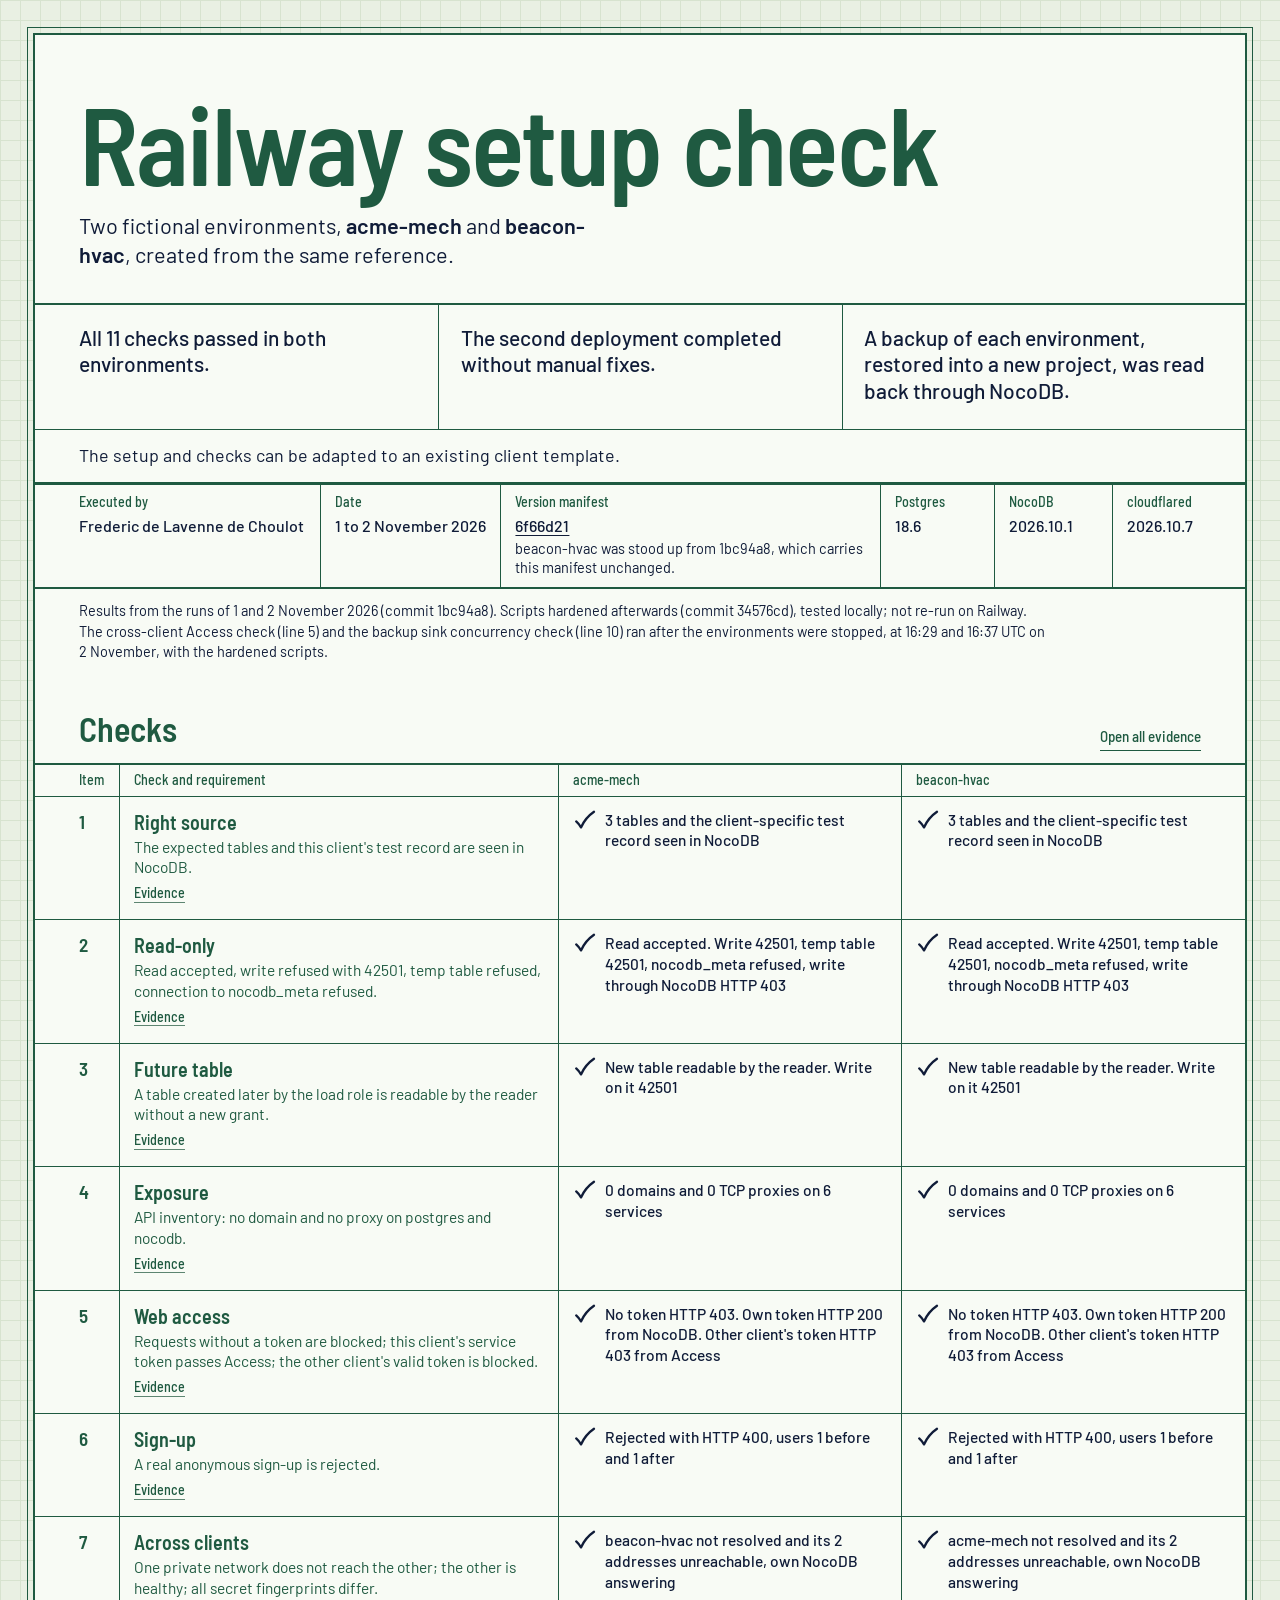
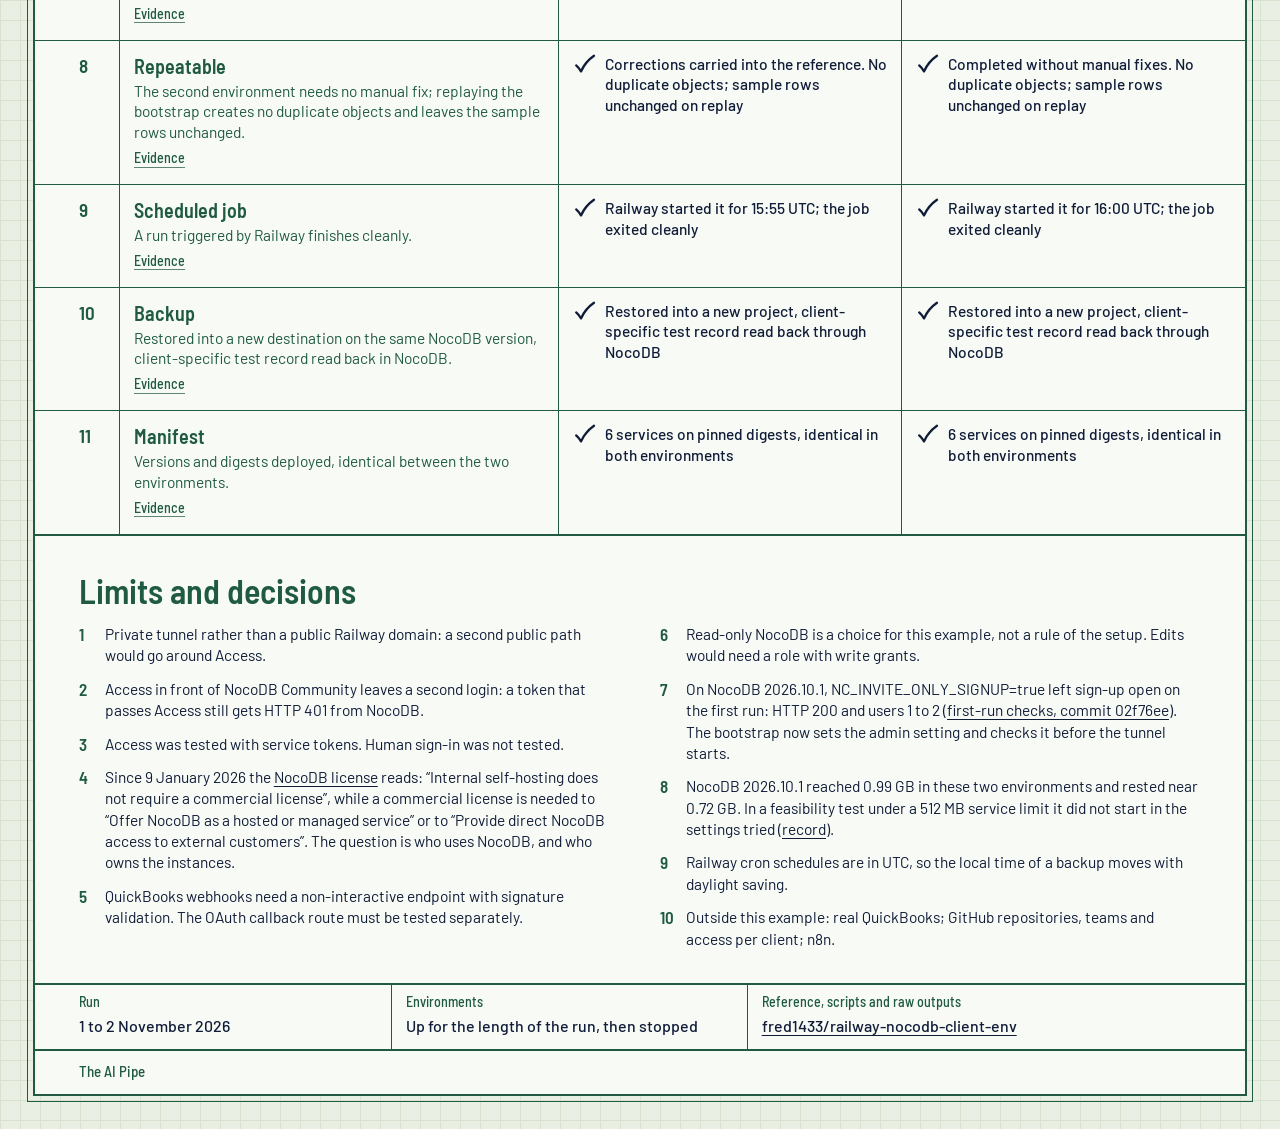
==== commit c9af6735: "Report: date of the first Access checks in line 5, plain times in the provenance line, wider name fi" ====
--- a/page/site/index.html
+++ b/page/site/index.html
@@ -35,7 +35,7 @@
     <div><dt>NocoDB</dt><dd>2026.10.1</dd></div>
     <div><dt>cloudflared</dt><dd>2026.10.7</dd></div>
   </dl>
-  <p class="provenance">Results from the runs of 1 and 2 November 2026 (commit 1bc94a8). Scripts hardened afterwards (commit 34576cd), tested locally; not re-run on Railway. The cross-client Access check (line 5) and the backup sink concurrency check (line 10) ran after the environments were stopped, at 2026-11-02 16:29 UTC and 2026-11-02 16:37 UTC, with the hardened scripts.</p>
+  <p class="provenance">Results from the runs of 1 and 2 November 2026 (commit 1bc94a8). Scripts hardened afterwards (commit 34576cd), tested locally; not re-run on Railway. The cross-client Access check (line 5) and the backup sink concurrency check (line 10) ran after the environments were stopped, at 16:29 and 16:37 UTC on 2 November, with the hardened scripts.</p>
 
   <section class="checks" aria-label="Checks">
     <div class="checks-head">
@@ -111,10 +111,10 @@
         <span class="cell cell-b"><svg viewBox="0 0 24 22" aria-hidden="true"><path d="M3.2 12.4c1.7 1.5 3.3 3.4 4.8 6 3-6.6 7.3-11.7 13-15.6" fill="none" stroke="currentColor" stroke-width="2.3" stroke-linecap="round" stroke-linejoin="round"/></svg><span><span class="client-tag">beacon-hvac</span>No token HTTP 403. Own token HTTP 200 from NocoDB. Other client&#x27;s token HTTP 403 from Access</span></span>
       </summary>
       <div class="evidence">
-        <div class="ev-col"><h4>acme-mech</h4><div class="ev"><div class="req">request without a token blocked</div><div class="obs">HTTP 403, no redirect</div><code>GET https://railway-check-a.theaipipe.com/api/v1/health</code></div><div class="ev"><div class="req">this client&#x27;s service token passes Access and NocoDB answers</div><div class="obs">HTTP 200, NocoDB health OK, up 146 s</div><code>same request with the allowed service token</code></div><div class="ev"><div class="req">the other client&#x27;s valid service token blocked by Access</div><div class="obs">HTTP 403, refused by Cloudflare Access</div><code>same request with the other client&#x27;s service token; checked at 2026-11-02 16:29:06 UTC, environments stopped</code><pre>at the same time:
+        <div class="ev-col"><h4>acme-mech</h4><div class="ev"><div class="req">request without a token blocked</div><div class="obs">HTTP 403, no redirect</div><code>GET https://railway-check-a.theaipipe.com/api/v1/health; checked at 2026-11-02 15:50:46 UTC, environments running</code></div><div class="ev"><div class="req">this client&#x27;s service token passes Access and NocoDB answers</div><div class="obs">HTTP 200, NocoDB health OK, up 146 s</div><code>same request with the allowed service token</code></div><div class="ev"><div class="req">the other client&#x27;s valid service token blocked by Access</div><div class="obs">HTTP 403, refused by Cloudflare Access</div><code>same request with the other client&#x27;s service token; checked at 2026-11-02 16:29:06 UTC, environments stopped</code><pre>at the same time:
 no token: HTTP 403, refused by Cloudflare Access
 this client&#x27;s token: HTTP 530, passed Access, Cloudflare reports the tunnel origin down (error code: 1033)</pre></div><div class="ev"><div class="req">a token in no policy refused (same 403 as an invalid token)</div><div class="obs">HTTP 403, no redirect</div><code>same request with a valid token outside the policy</code></div></div>
-        <div class="ev-col"><h4>beacon-hvac</h4><div class="ev"><div class="req">request without a token blocked</div><div class="obs">HTTP 403, no redirect</div><code>GET https://railway-check-b.theaipipe.com/api/v1/health</code></div><div class="ev"><div class="req">this client&#x27;s service token passes Access and NocoDB answers</div><div class="obs">HTTP 200, NocoDB health OK, up 243 s</div><code>same request with the allowed service token</code></div><div class="ev"><div class="req">the other client&#x27;s valid service token blocked by Access</div><div class="obs">HTTP 403, refused by Cloudflare Access</div><code>same request with the other client&#x27;s service token; checked at 2026-11-02 16:29:07 UTC, environments stopped</code><pre>at the same time:
+        <div class="ev-col"><h4>beacon-hvac</h4><div class="ev"><div class="req">request without a token blocked</div><div class="obs">HTTP 403, no redirect</div><code>GET https://railway-check-b.theaipipe.com/api/v1/health; checked at 2026-11-02 15:50:49 UTC, environments running</code></div><div class="ev"><div class="req">this client&#x27;s service token passes Access and NocoDB answers</div><div class="obs">HTTP 200, NocoDB health OK, up 243 s</div><code>same request with the allowed service token</code></div><div class="ev"><div class="req">the other client&#x27;s valid service token blocked by Access</div><div class="obs">HTTP 403, refused by Cloudflare Access</div><code>same request with the other client&#x27;s service token; checked at 2026-11-02 16:29:07 UTC, environments stopped</code><pre>at the same time:
 no token: HTTP 403, refused by Cloudflare Access
 this client&#x27;s token: HTTP 530, passed Access, Cloudflare reports the tunnel origin down (error code: 1033)</pre></div><div class="ev"><div class="req">a token in no policy refused (same 403 as an invalid token)</div><div class="obs">HTTP 403, no redirect</div><code>same request with a valid token outside the policy</code></div></div>
       </div>
--- a/page/site/style.css
+++ b/page/site/style.css
@@ -47,7 +47,7 @@
 
 .fields {
   display: grid;
-  grid-template-columns: 1.25fr .95fr 2.2fr .62fr .62fr .72fr;
+  grid-template-columns: 1.5fr .95fr 2fr .6fr .62fr .7fr;
   border-top: 2px solid var(--form);
   border-bottom: 2px solid var(--form);
 }
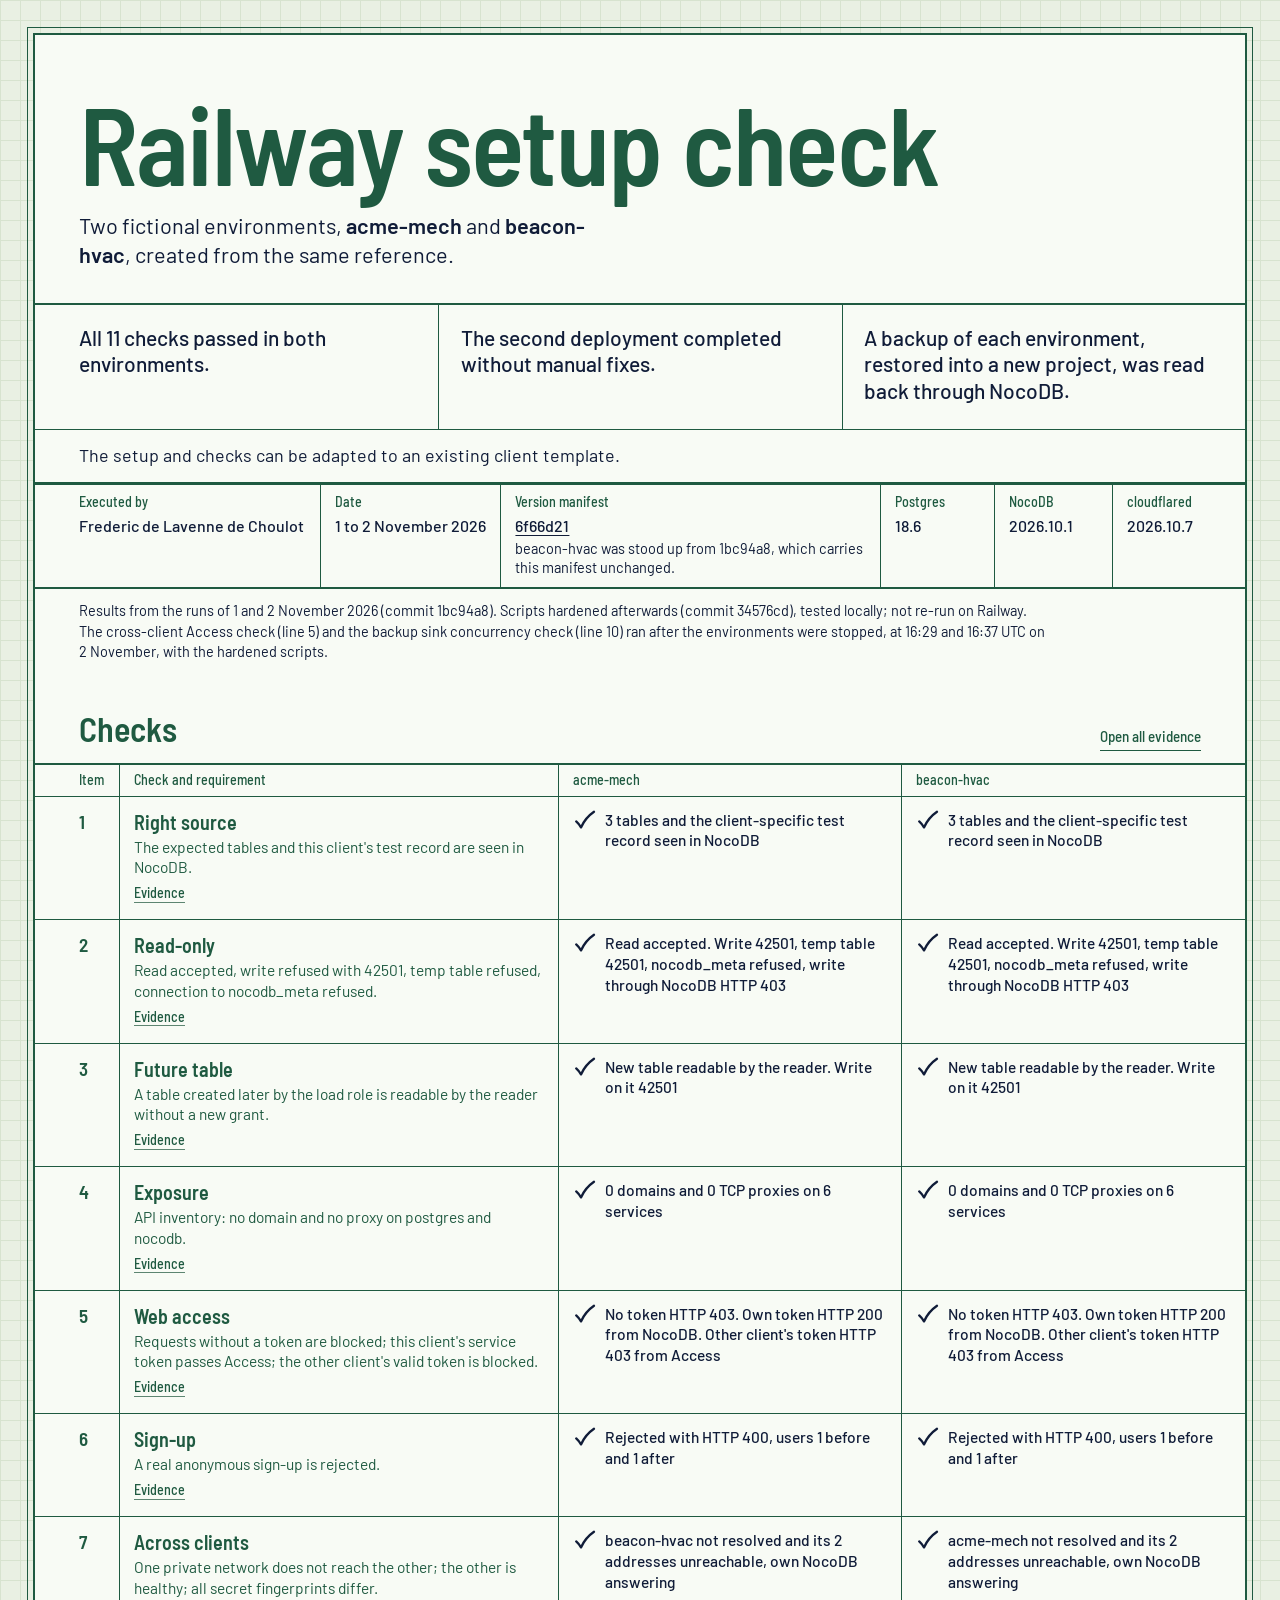
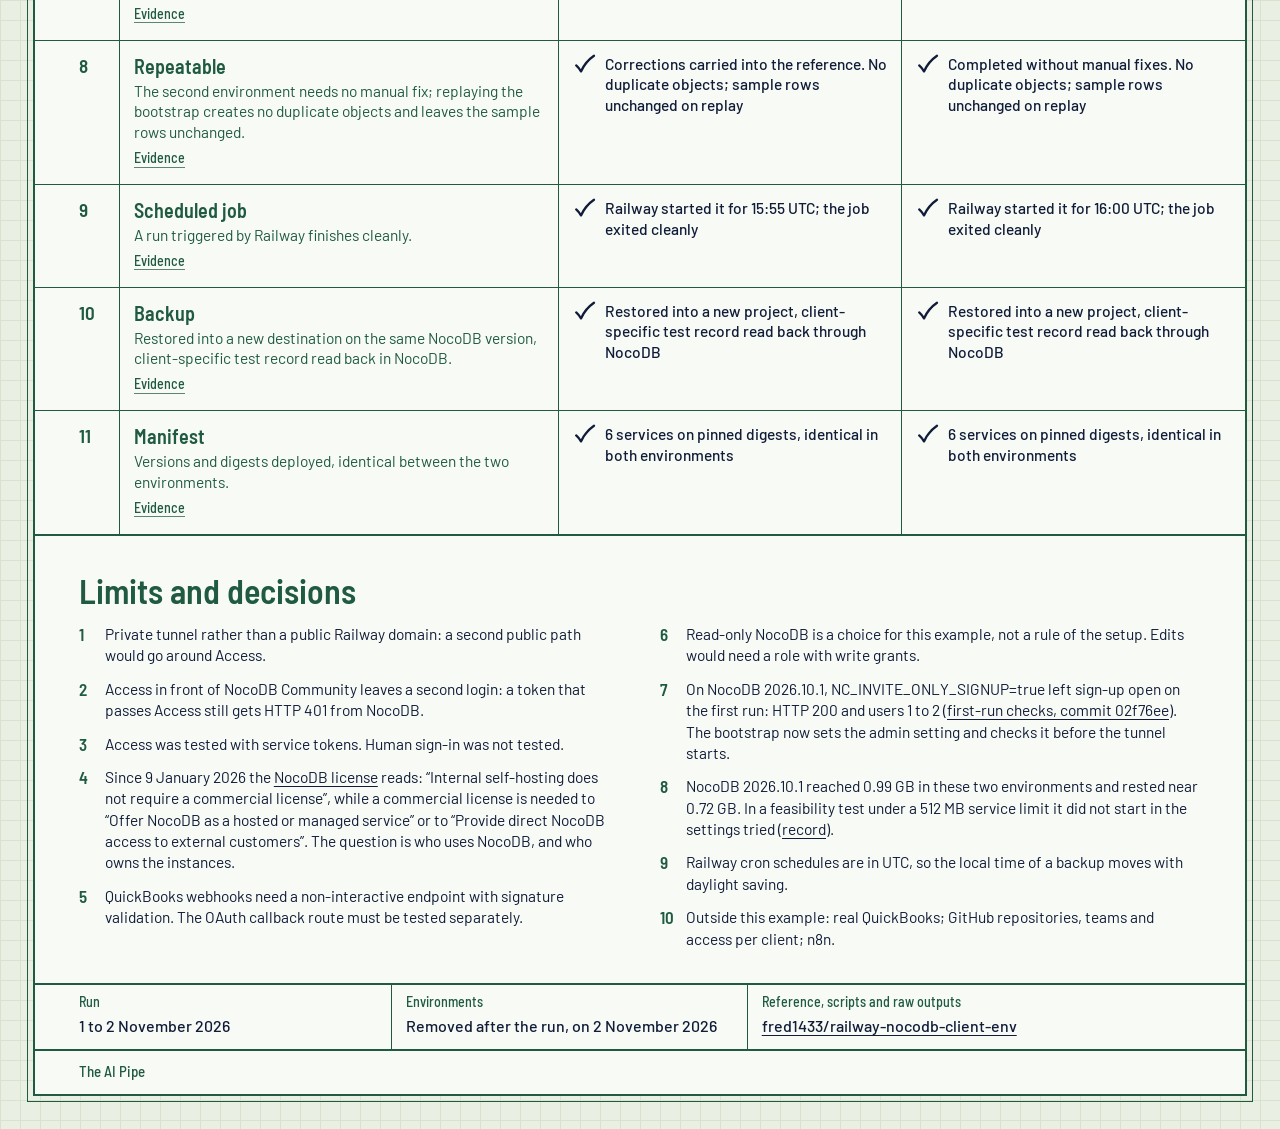
==== commit 62e32e0d: "Teardown recorded: both environments, their Cloudflare resources and the Railway tokens removed on 2" ====
--- a/page/site/index.html
+++ b/page/site/index.html
@@ -5,7 +5,7 @@
 <meta name="viewport" content="width=device-width, initial-scale=1">
 <meta name="robots" content="noindex, nofollow">
 <title>Railway setup check</title>
-<meta name="description" content="Two fictional client environments created from the same reference, checked on Railway, then stopped.">
+<meta name="description" content="Two fictional client environments created from the same reference, checked on Railway, then removed.">
 <link rel="icon" href="favicon.svg" type="image/svg+xml">
 <link rel="icon" href="favicon.png" type="image/png">
 <link rel="preconnect" href="https://fonts.googleapis.com">
@@ -289,7 +289,7 @@
 
   <dl class="fields closing">
     <div><dt>Run</dt><dd>1 to 2 November 2026</dd></div>
-    <div><dt>Environments</dt><dd>Up for the length of the run, then stopped</dd></div>
+    <div><dt>Environments</dt><dd>Removed after the run, on 2 November 2026</dd></div>
     <div><dt>Reference, scripts and raw outputs</dt><dd><a href="https://github.com/fred1433/railway-nocodb-client-env">fred1433/railway-nocodb-client-env</a></dd></div>
   </dl>
 
